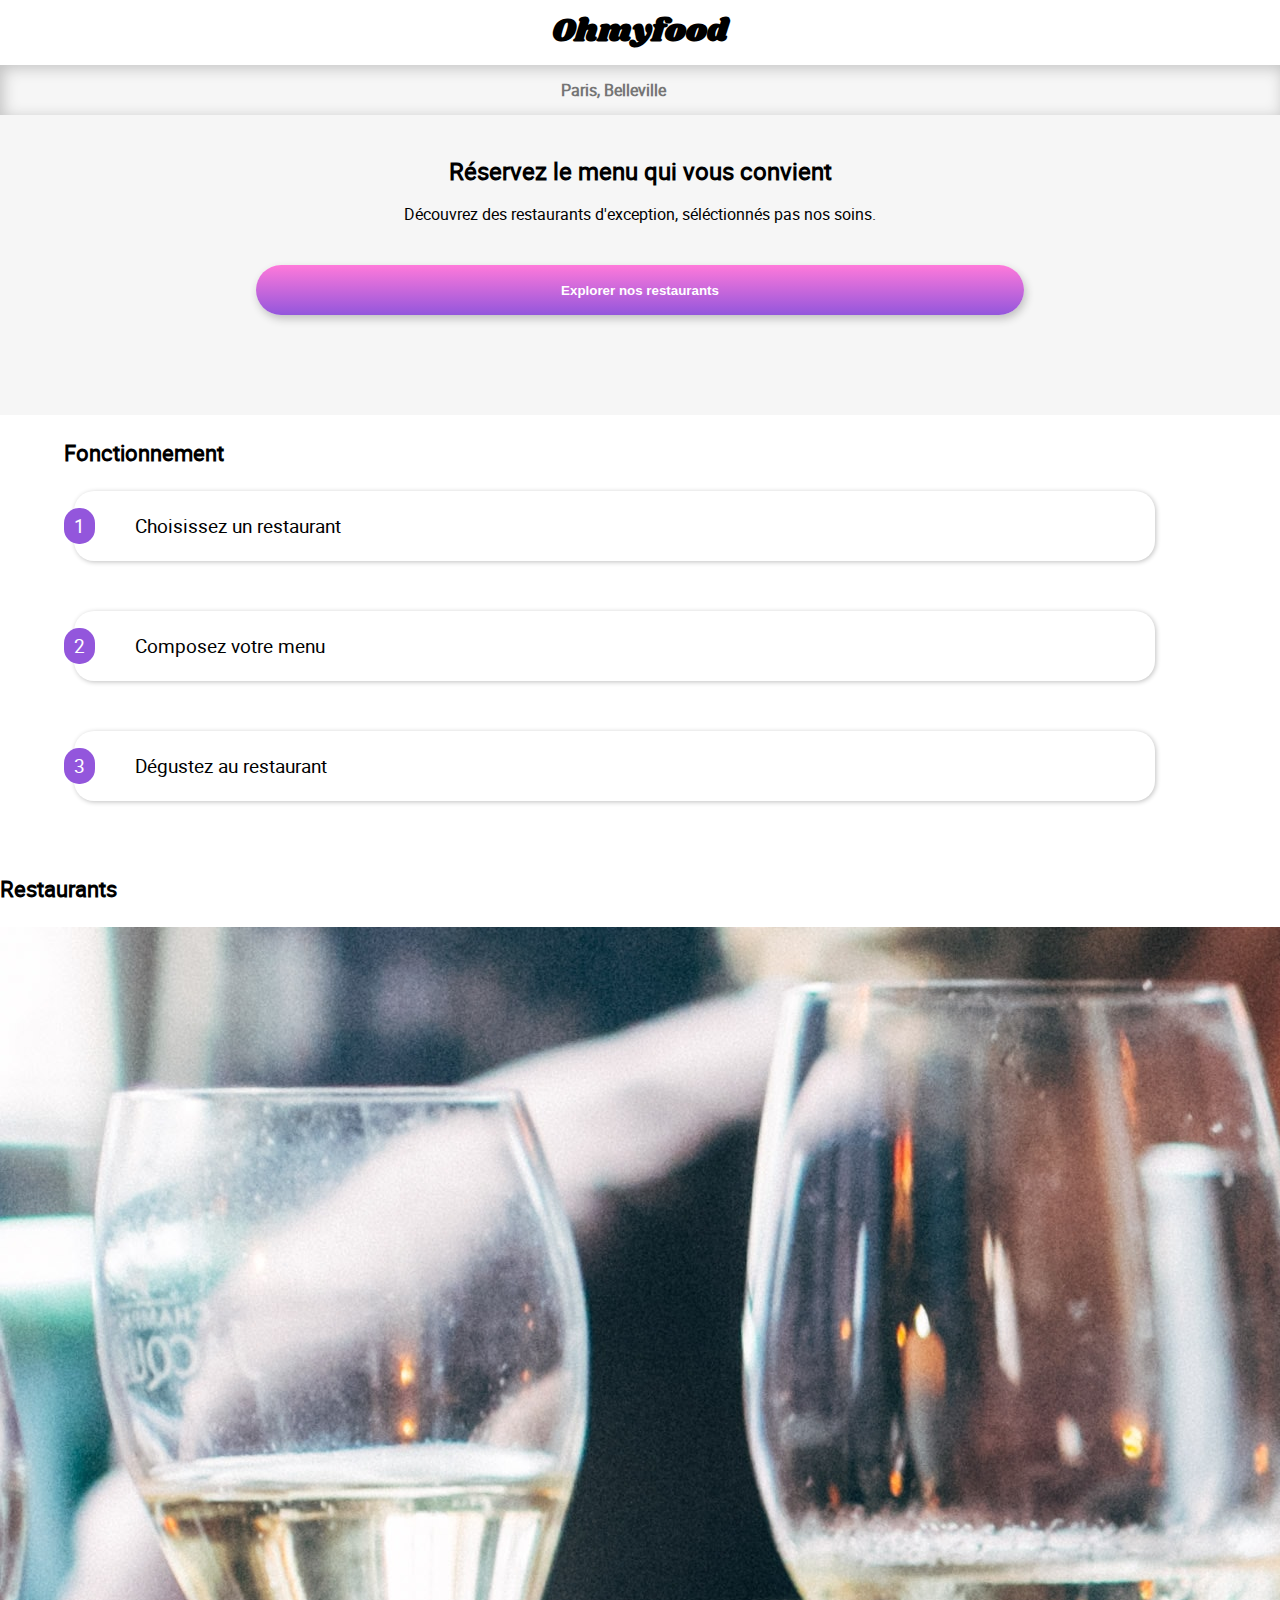
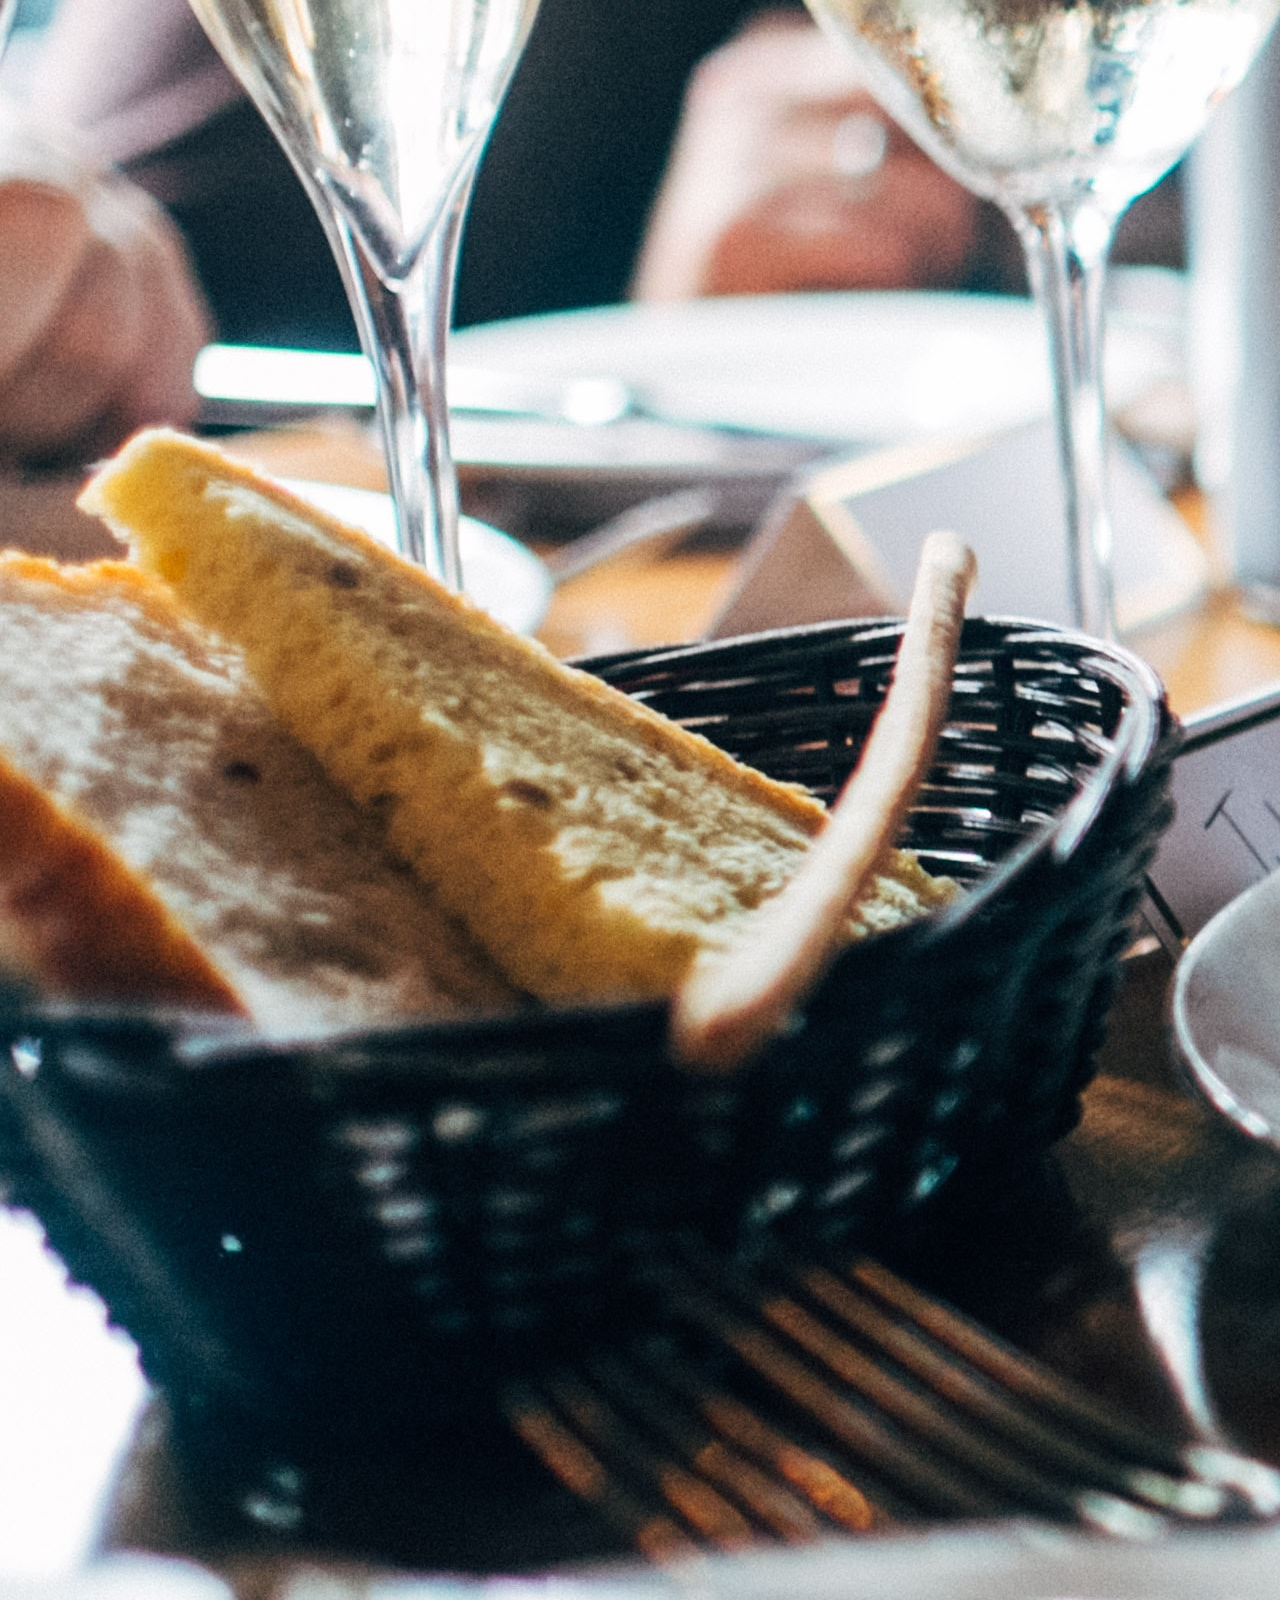
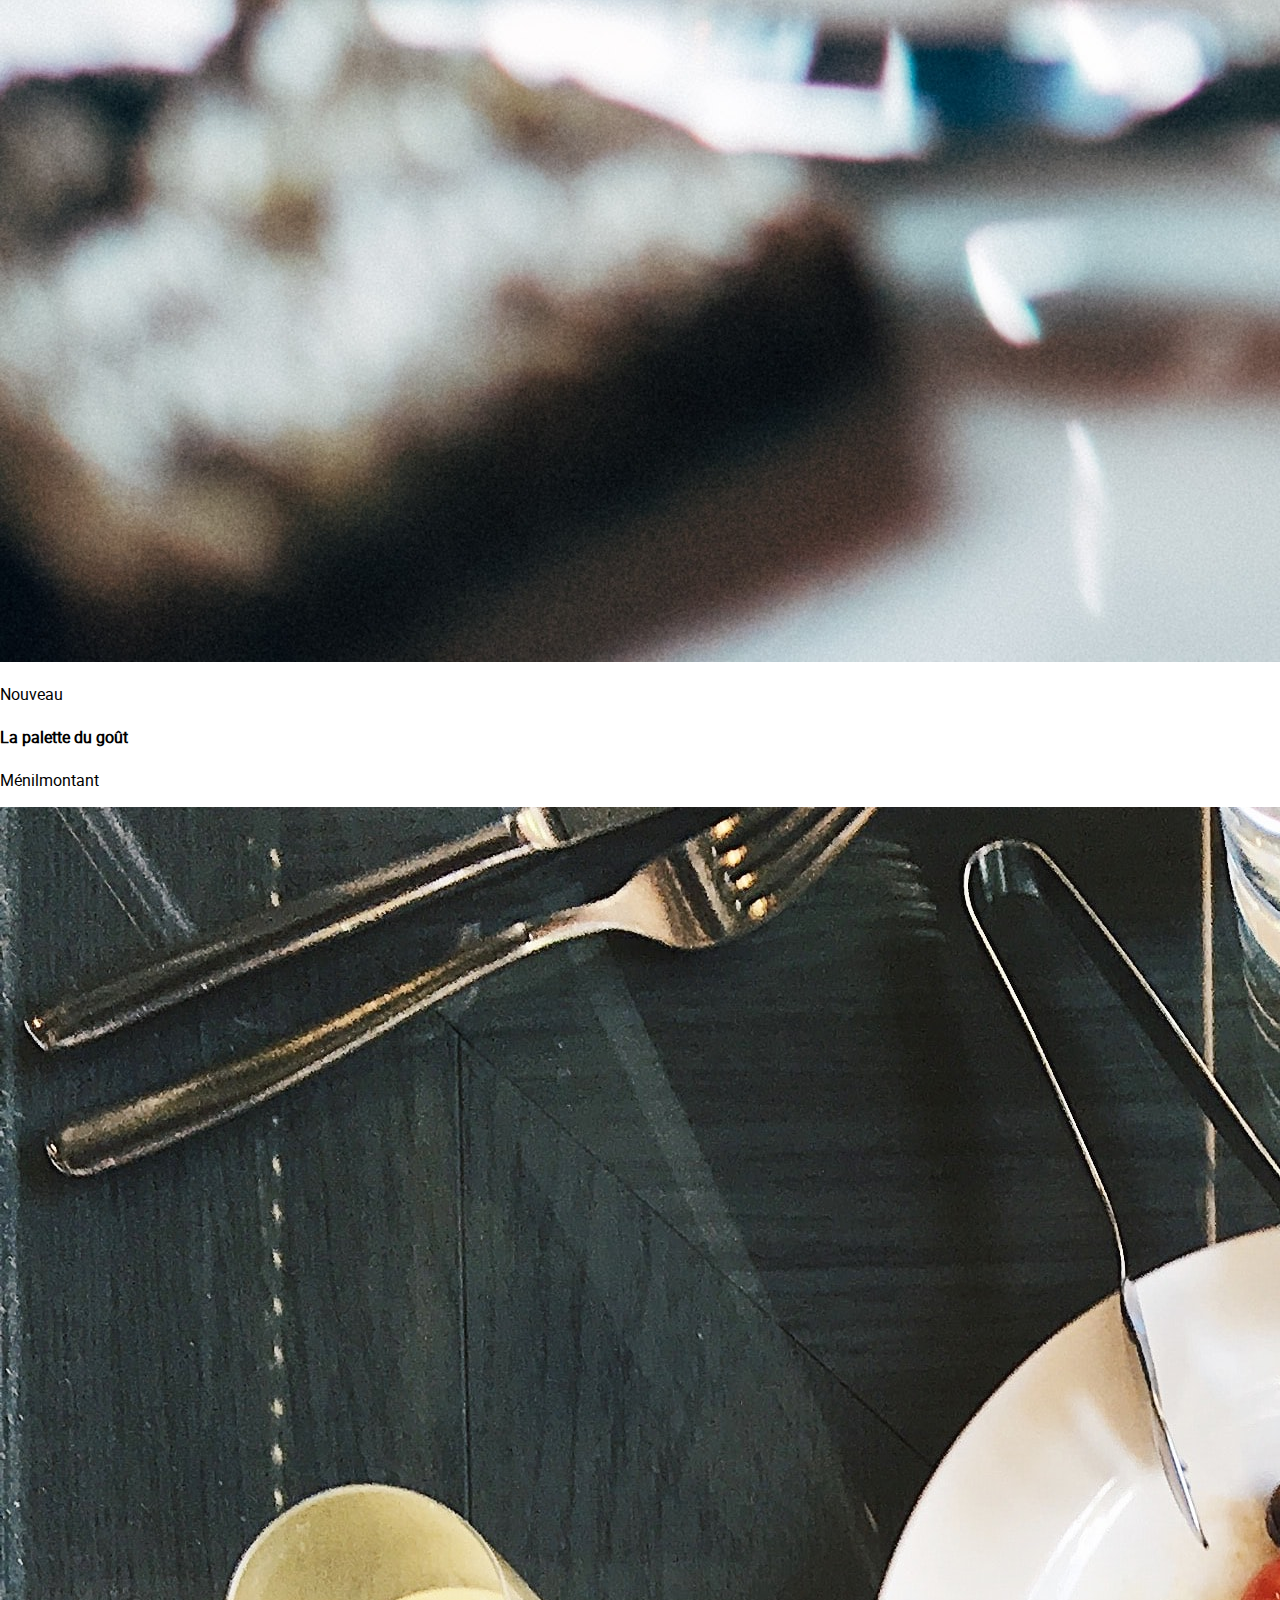
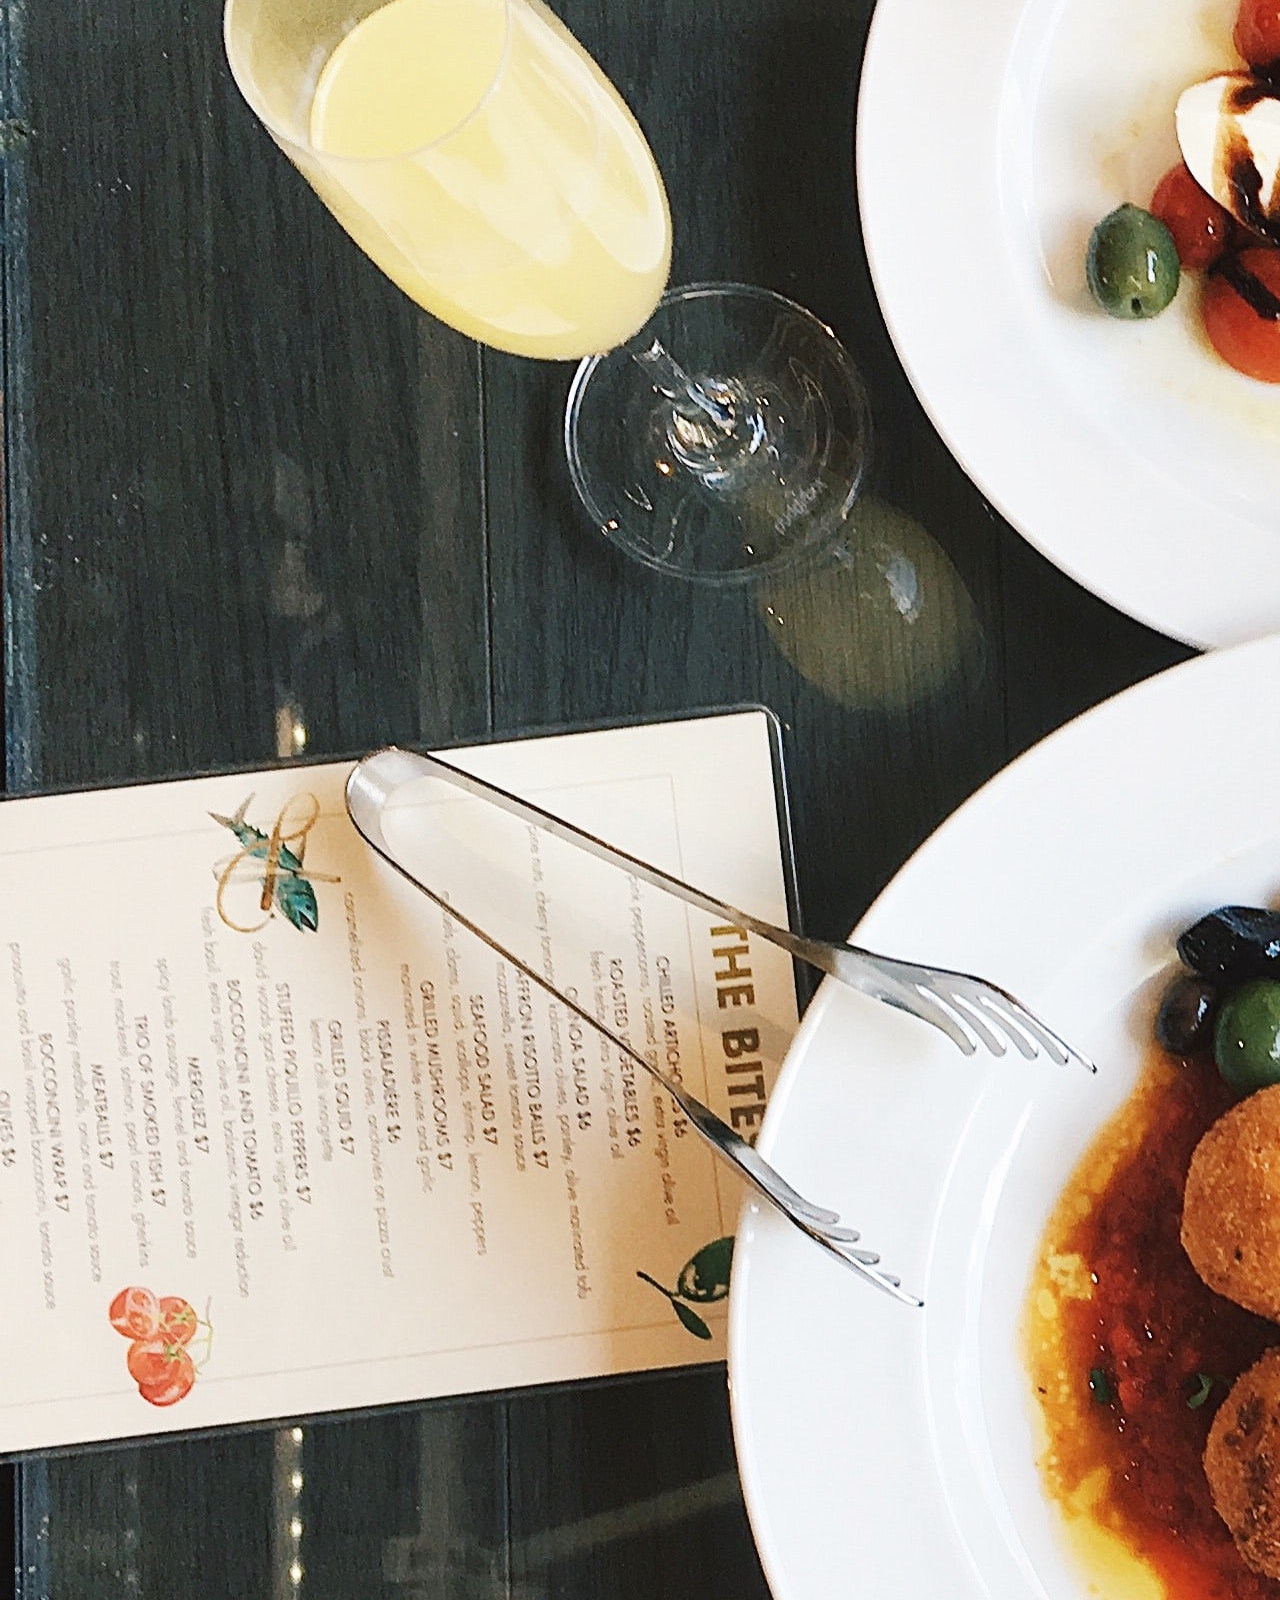
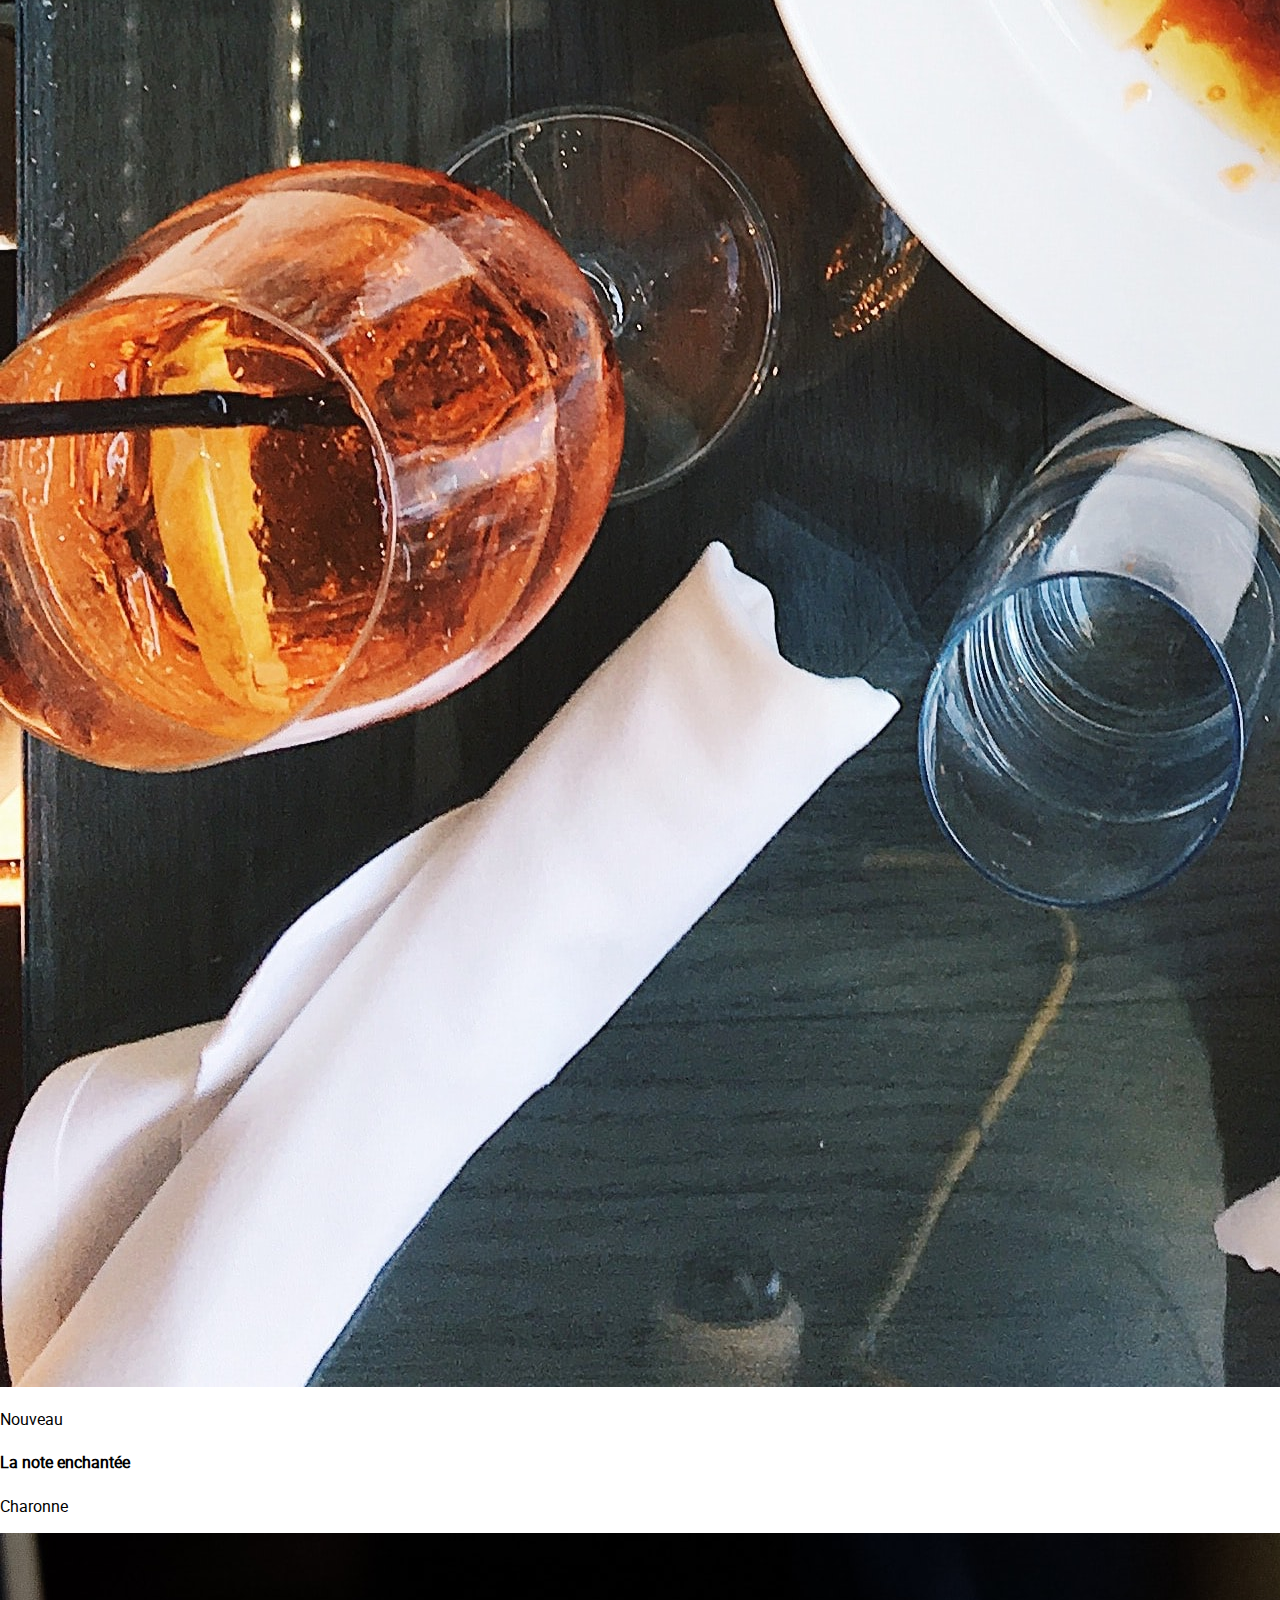
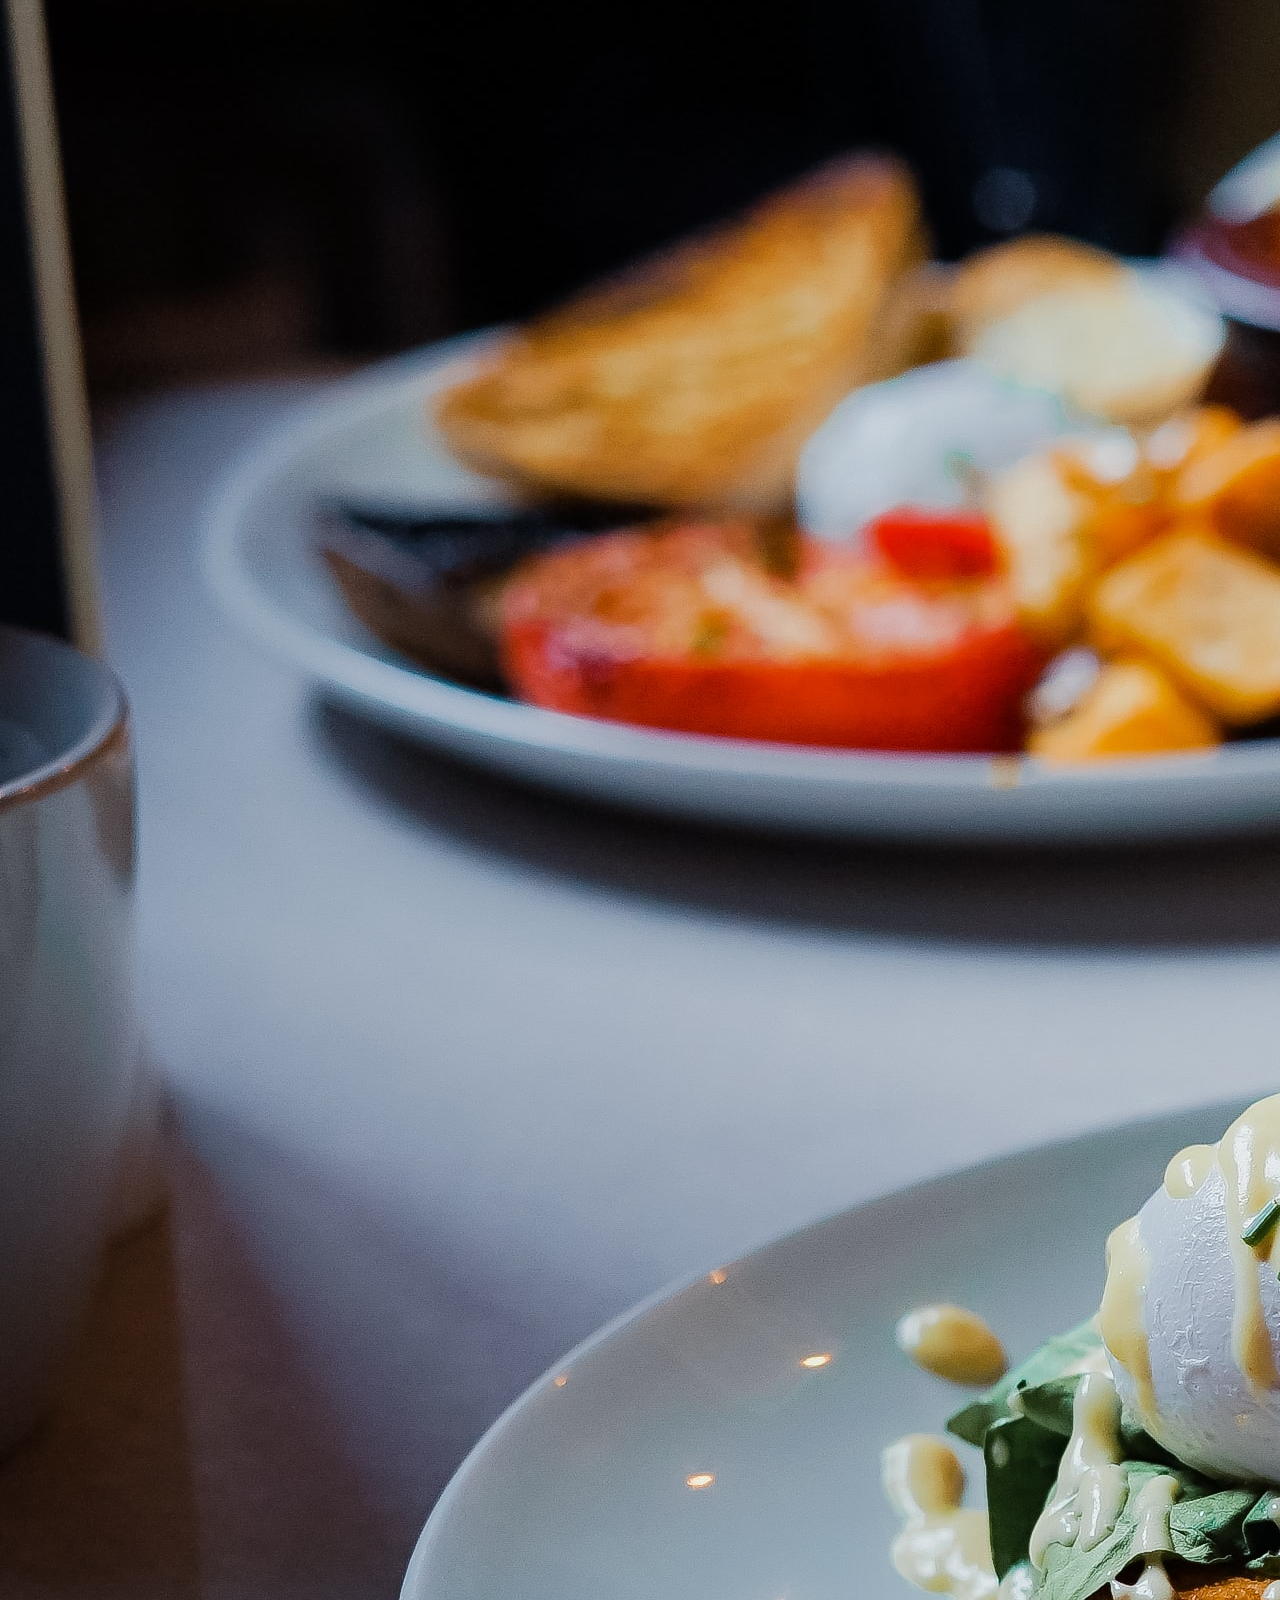
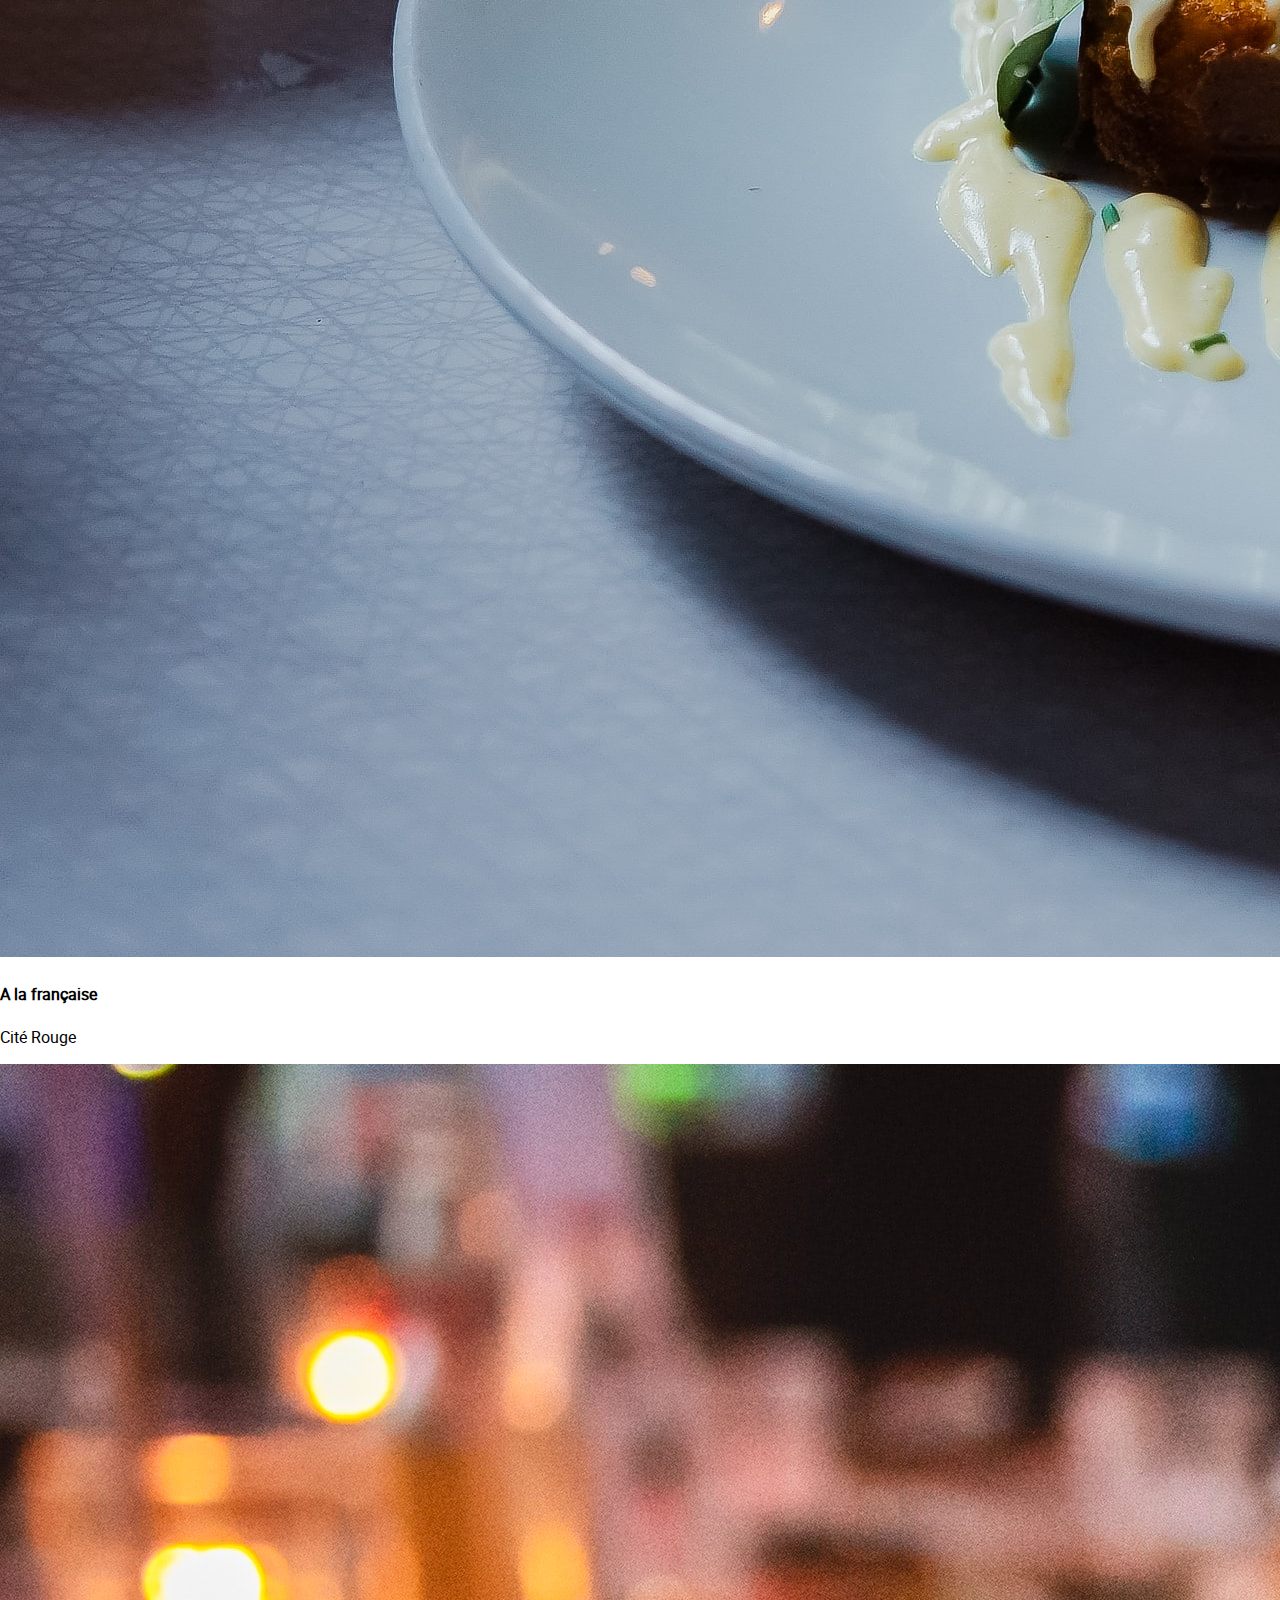
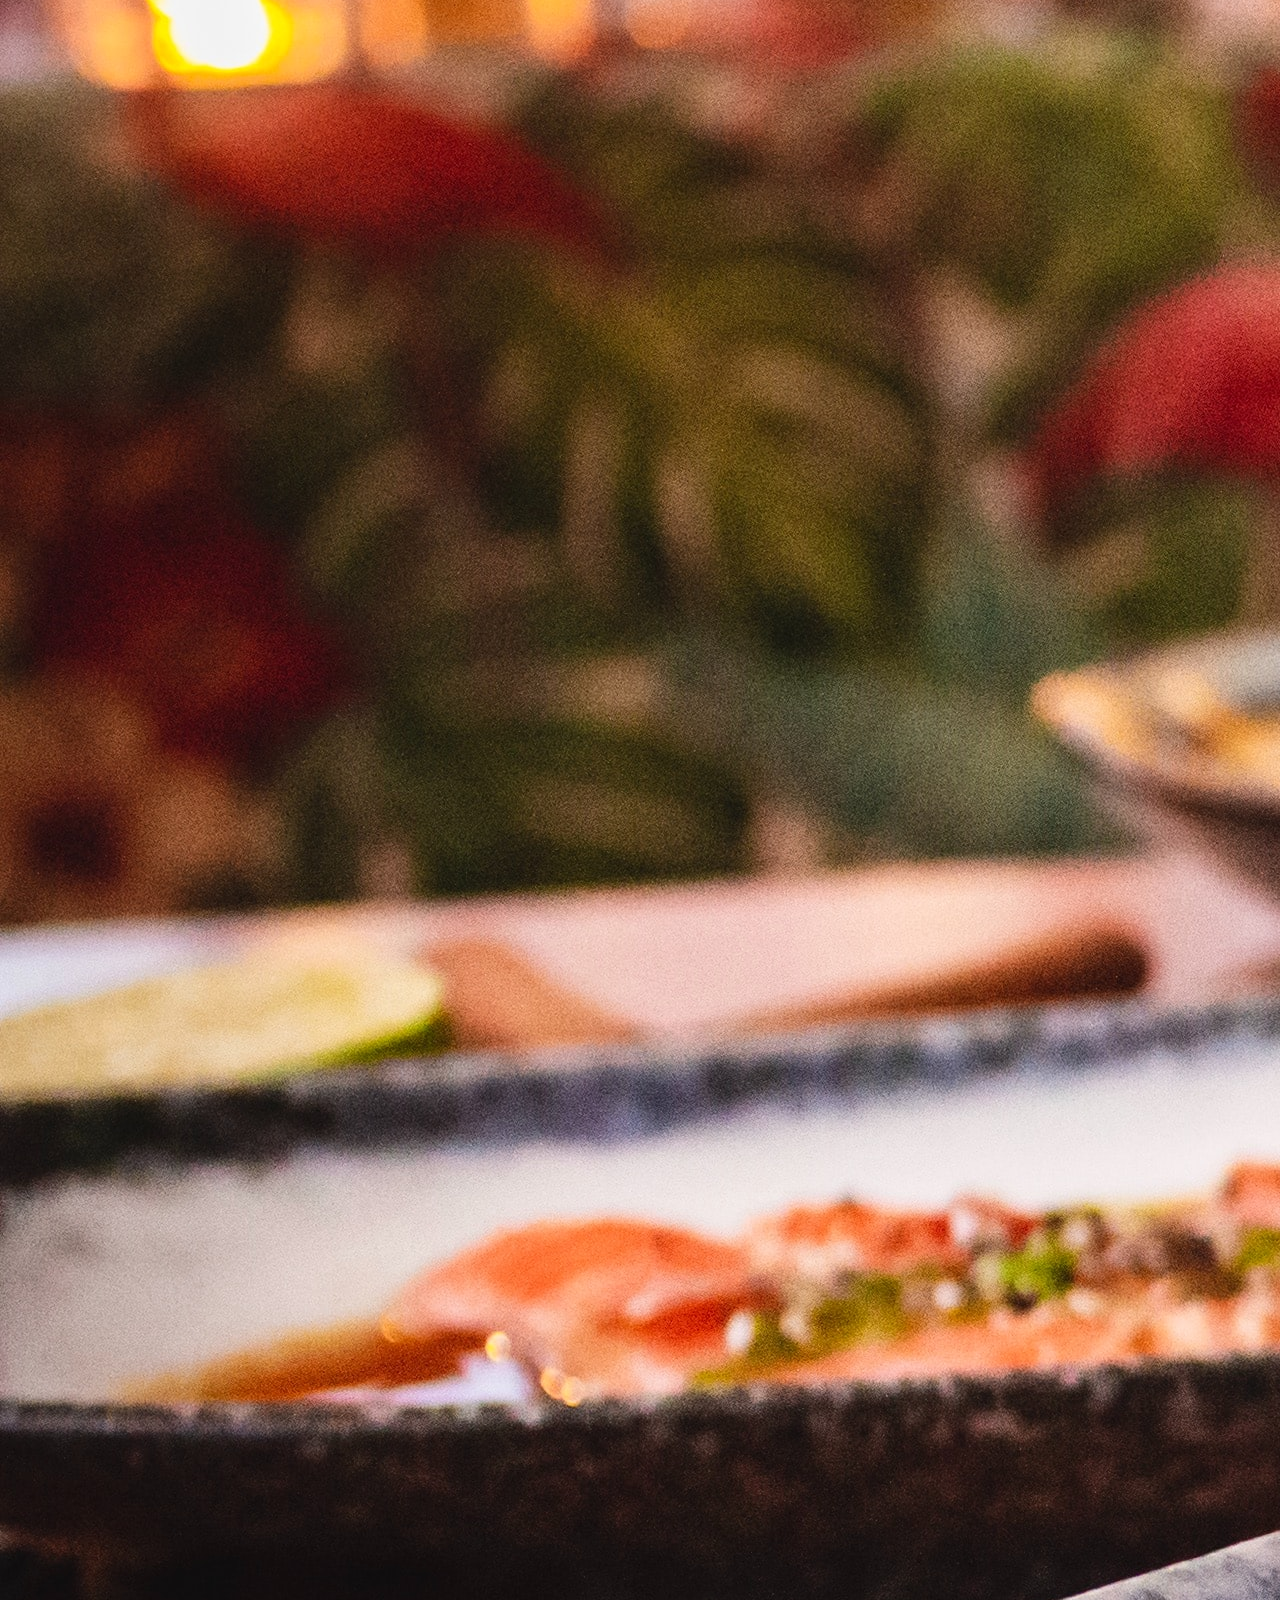
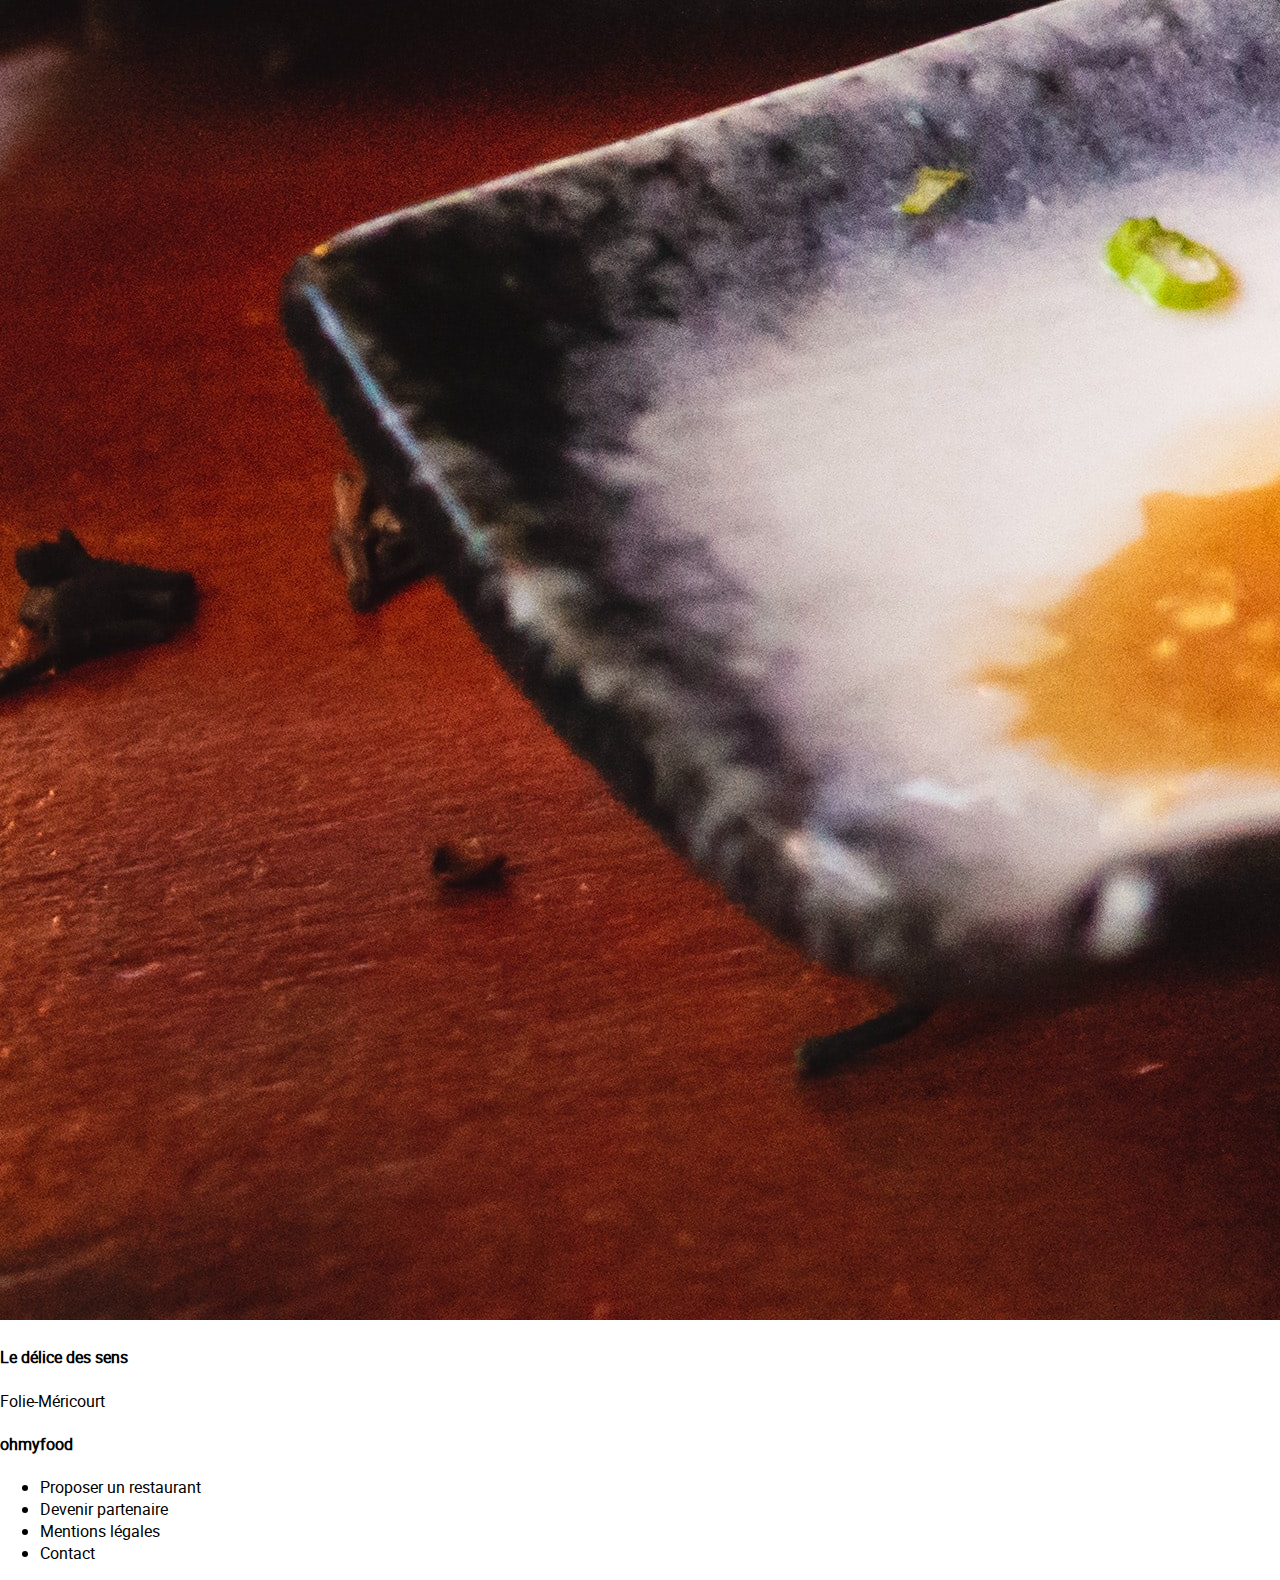
==== index.html @ 0b619fd5 "oh my food" ====
<!DOCTYPE html>
<html lang="fr">

<head>
    <meta charset="UTF-8">
    <meta http-equiv="X-UA-Compatible" content="IE=edge">
    <meta name="viewport" content="width=device-width, initial-scale=1.0">
    <link rel="stylesheet" href="css/style.css">
    <link rel="stylesheet" href="https://use.fontawesome.com/releases/v5.15.2/css/all.css"
        integrity="sha384-vSIIfh2YWi9wW0r9iZe7RJPrKwp6bG+s9QZMoITbCckVJqGCCRhc+ccxNcdpHuYu" crossorigin="anonymous">
    <title>Ohmyfood</title>
</head>

<body>
    <header>
        <h1>Ohmyfood</h1>
    </header>
    <section class="accueil">
        <form class="localisation">
            <button type="submit"><i class="fas fa-map-marker-alt"></i> </button>
            <input type="text" placeholder="Paris, Belleville" />
        </form>
        <h2>Réservez le menu qui vous convient</h2>
        <p>Découvrez des restaurants d'exception, séléctionnés pas nos soins.</p>
        <button class="explore" type="button"> Explorer nos restaurants </button>
    </section>
    <section class="fonctionnement">
        <h3>Fonctionnement</h3>
        <ol>
            <li><i class="fas fa-mobile-alt"></i>Choisissez un restaurant</li>
            <li><i class="fas fa-list-ul"></i>Composez votre menu</li>
            <li><i class="fas fa-store"></i>Dégustez au restaurant</li>
        </ol>
    </section>
    <section>
        <h3>Restaurants</h3>
        <article>
            <img src="images/la_palette_du_gout.jpg" alt="La palette du goût">
            <p>Nouveau</p>
            <h4>La palette du goût<i class="far fa-heart"></i></h4>
            <p>Ménilmontant</p>
        </article>
        <article>
            <img src="images/la_note_enchantee.jpg" alt="La note enchantée">
            <p>Nouveau</p>
            <h4>La note enchantée<i class="far fa-heart"></i></h4>
            <p>Charonne</p>
        </article>
        <article>
            <img src="images/a_la_francaise.jpg" alt="A la française">
            <h4>A la française<i class="far fa-heart"></i></h4>
            <p>Cité Rouge</p>
        </article>
        <article>
            <img src="images/le_delice_des_sens.jpg" alt="Le délice des sens">
            <h4>Le délice des sens<i class="far fa-heart"></i></h4>
            <p>Folie-Méricourt</p>
        </article>
    </section>
    <footer>
        <h4>ohmyfood</h4>
        <ul>
            <li><i class="fas fa-utensils"></i>Proposer un restaurant</li>
            <li><i class="fas fa-hands-helping"></i>Devenir partenaire</li>
            <li>Mentions légales</li>
            <li>Contact</li>
        </ul>
    </footer>

</body>

</html>
---- css/style.css ----
@font-face {
  font-family: "shrikhandregular";
  src: url("../fonts/shrikhand/shrikhand-regular-webfont.eot");
  src: url("../fonts/shrikhand/shrikhand-regular-webfont.eot") format("embedded-opentype"), url("../fonts/shrikhand/shrikhand-regular-webfont.woff2") format("woff2"), url("../fonts/shrikhand/shrikhand-regular-webfont.woff") format("woff"), url("../fonts/shrikhand/shrikhand-regular-webfont.ttf") format("truetype"), url("../fonts/shrikhand/shrikhand-regular-webfont.svg") format("svg");
  font-weight: normal;
  font-style: normal;
}

@font-face {
  font-family: "robotoregular";
  src: url("../fonts/roboto/roboto-regular-webfont.eot");
  src: url("../fonts/roboto/roboto-regular-webfont.eot?#iefix") format("embedded-opentype"), url("../fonts/roboto/roboto-regular-webfont.woff2") format("woff2"), url("../fonts/roboto/roboto-regular-webfont.woff") format("woff"), url("../fonts/roboto/roboto-regular-webfont.ttf") format("truetype"), url("../fonts/roboto/roboto-regular-webfont.svg#robotoregular") format("svg");
  font-weight: normal;
  font-style: normal;
}

/*variables*/
/*mixins*/
body {
  font-family: robotoregular, "Courier New", Courier, monospace;
  margin: 0;
}

h1 {
  font-family: shrikhandregular, "Courier New", Courier, monospace;
  height: 65px;
  display: -webkit-box;
  display: -ms-flexbox;
  display: flex;
  -webkit-box-pack: center;
      -ms-flex-pack: center;
          justify-content: center;
  -webkit-box-align: center;
      -ms-flex-align: center;
          align-items: center;
  margin: 0px;
}

.accueil {
  display: -webkit-box;
  display: -ms-flexbox;
  display: flex;
  -webkit-box-orient: vertical;
  -webkit-box-direction: normal;
      -ms-flex-direction: column;
          flex-direction: column;
  -webkit-box-align: center;
      -ms-flex-align: center;
          align-items: center;
  background-color: #f6f6f6;
  height: 350px;
}

.localisation {
  width: 100%;
  height: 50px;
  display: -webkit-box;
  display: -ms-flexbox;
  display: flex;
  -webkit-box-pack: center;
      -ms-flex-pack: center;
          justify-content: center;
  -webkit-box-align: center;
      -ms-flex-align: center;
          align-items: center;
  background-color: #f6f6f6;
  -webkit-box-shadow: 3px 3px 15px silver inset;
          box-shadow: 3px 3px 15px silver inset;
  margin-top: 0px;
}

.localisation button,
.localisation input {
  border: none;
  background-color: transparent;
  font-size: 1em;
  font-weight: bold;
  font-family: robotoregular, "Courier New", Courier, monospace;
}

h2 {
  width: 70%;
  font-size: 1.5em;
  font-weight: bold;
  text-align: center;
  margin: 40px 0px 0px 0px;
  padding: 0px;
}

.accueil p {
  width: 90%;
  display: -webkit-box;
  display: -ms-flexbox;
  display: flex;
  -webkit-box-pack: center;
      -ms-flex-pack: center;
          justify-content: center;
  -webkit-box-align: center;
      -ms-flex-align: center;
          align-items: center;
  text-align: center;
  font-size: 1em;
  margin-bottom: 40px;
}

.explore {
  width: 60%;
  height: 50px;
  border-radius: 25px;
  border: none;
  color: white;
  font-weight: bold;
  background: -webkit-gradient(linear, left top, left bottom, from(#ff79da), to(#9356dc));
  background: linear-gradient(#ff79da, #9356dc);
  -webkit-box-shadow: 2px 4px 8px silver;
          box-shadow: 2px 4px 8px silver;
}

.fonctionnement {
  display: -webkit-box;
  display: -ms-flexbox;
  display: flex;
  -webkit-box-orient: vertical;
  -webkit-box-direction: normal;
      -ms-flex-direction: column;
          flex-direction: column;
  -webkit-box-pack: start;
      -ms-flex-pack: start;
          justify-content: flex-start;
  margin: auto;
  width: 90%;
}

h3 {
  width: 90%;
  font-size: 1.4em;
}

.fonctionnement ol {
  counter-reset: etape;
  margin: 0px;
  padding: 0px;
}

.fonctionnement li {
  list-style-type: none;
  counter-increment: etape;
  margin: 0px 10px 50px 10px;
  padding-right: 10px;
  width: 93%;
  height: 70px;
  -webkit-box-shadow: 1px 1px 5px silver;
          box-shadow: 1px 1px 5px silver;
  border-radius: 20px;
  display: -webkit-box;
  display: -ms-flexbox;
  display: flex;
  -webkit-box-align: center;
      -ms-flex-align: center;
          align-items: center;
  -webkit-box-pack: start;
      -ms-flex-pack: start;
          justify-content: flex-start;
  font-size: 1.2em;
}

.fonctionnement li:before {
  content: counter(etape);
  background: #9356dc;
  padding: 5px 10px 5px 10px;
  margin-left: -10px;
  border-radius: 15px;
  margin-right: 0px;
  color: white;
}

.fonctionnement i {
  margin: 0px 20px 0px 20px;
  font-size: 1.2em;
  color: silver;
}

.fonctionnement i:hover {
  color: #9356dc;
}

.fonctionnement li:hover {
  background-color: #9356dc;
}
/*# sourceMappingURL=style.css.map */
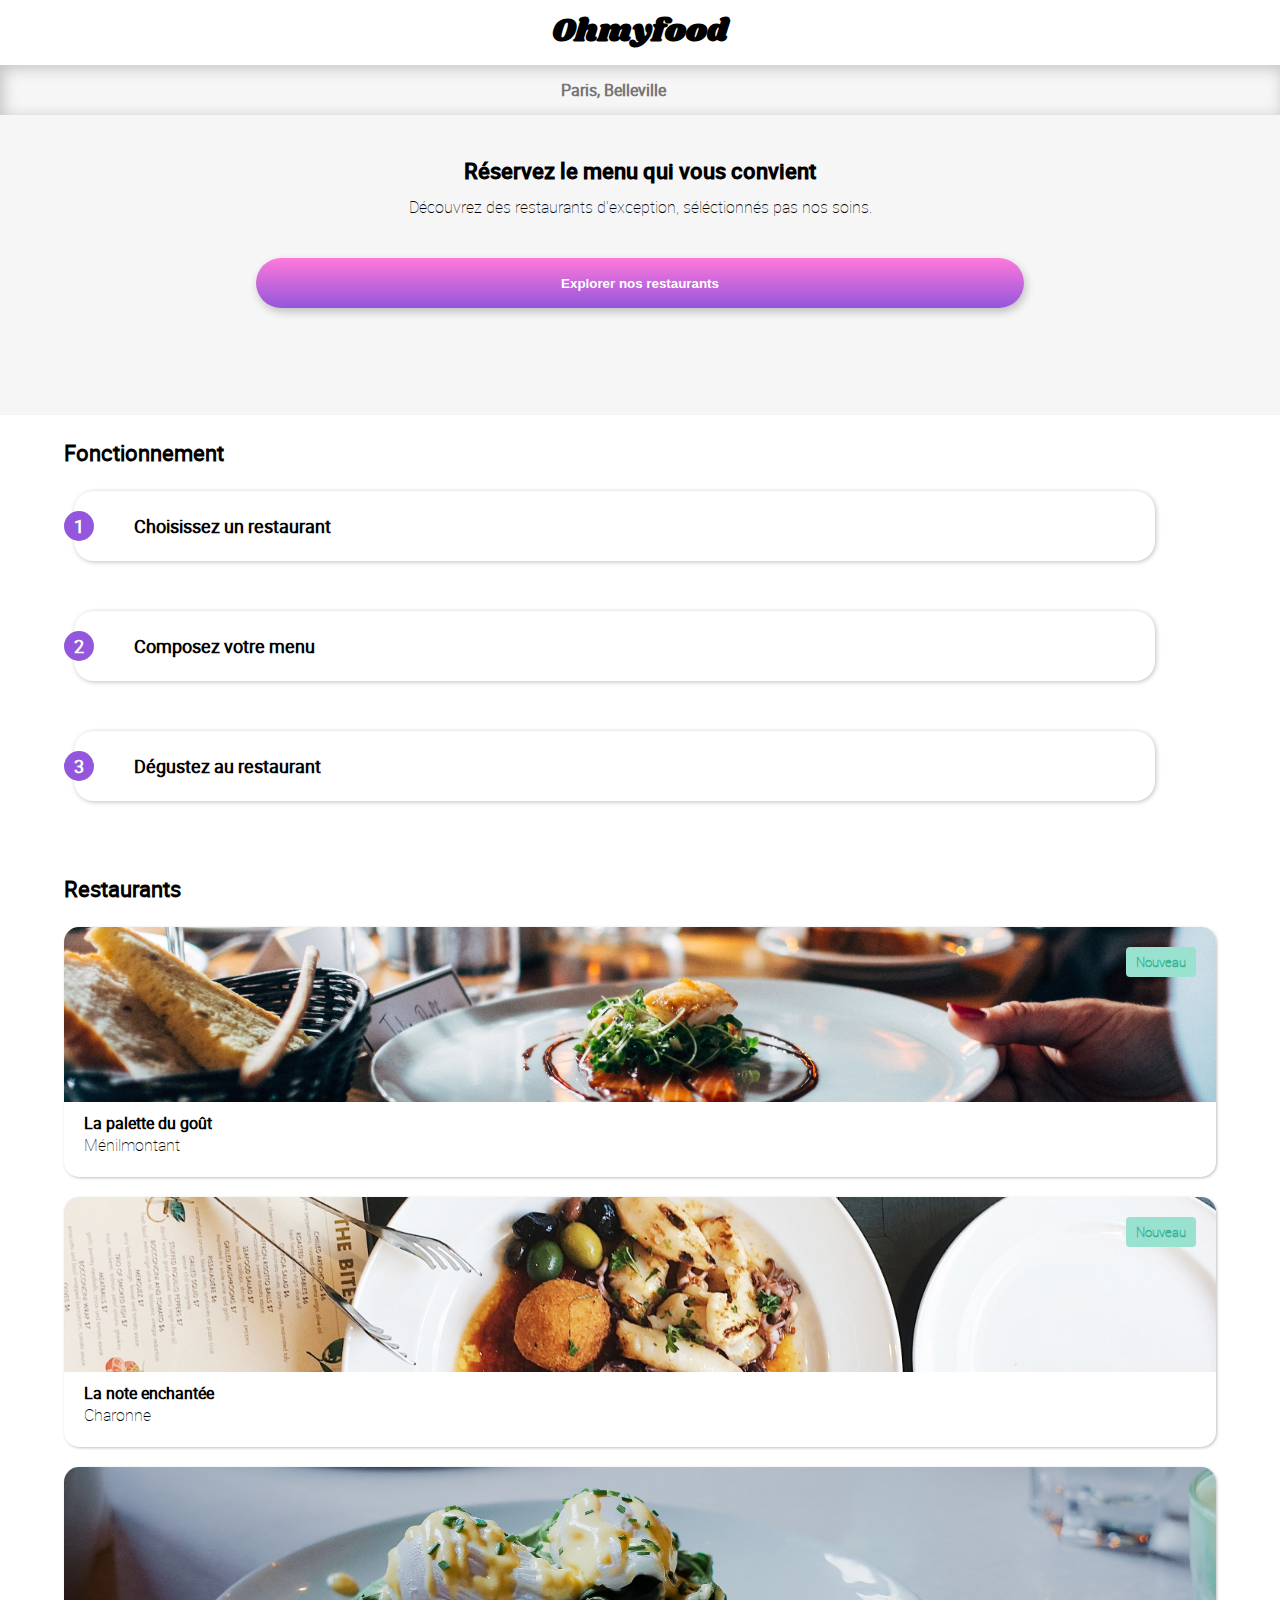
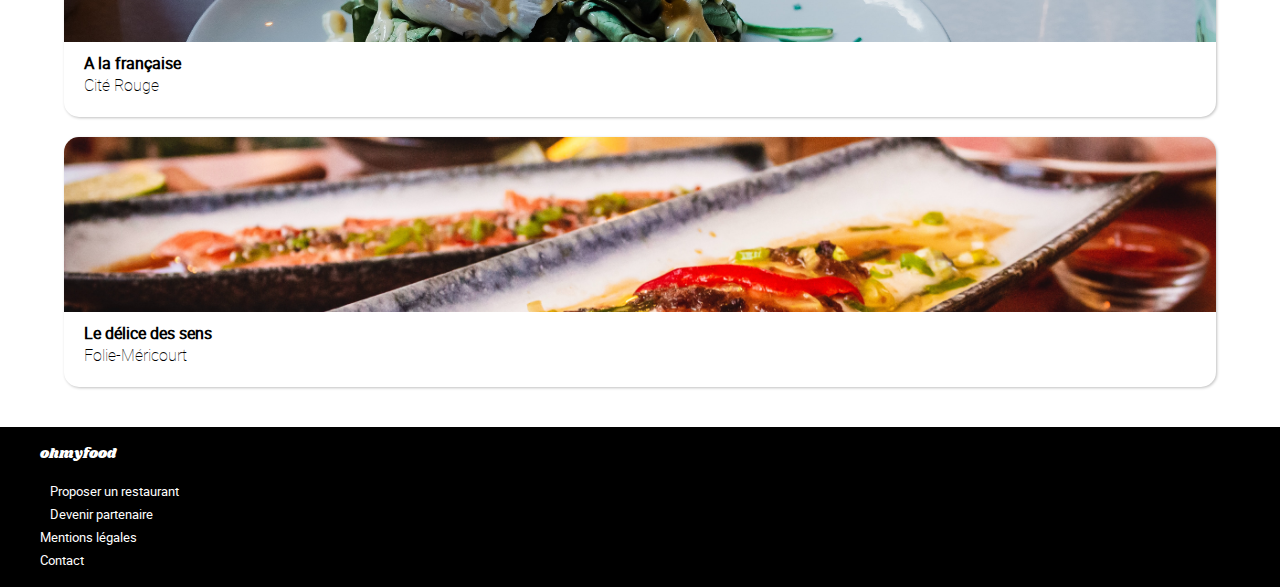
==== commit 55400c47: "accueil et menu" ====
--- a/index.html
+++ b/index.html
@@ -32,38 +32,66 @@
             <li><i class="fas fa-store"></i>Dégustez au restaurant</li>
         </ol>
     </section>
-    <section>
+    <section class="restaurants">
         <h3>Restaurants</h3>
-        <article>
-            <img src="images/la_palette_du_gout.jpg" alt="La palette du goût">
-            <p>Nouveau</p>
-            <h4>La palette du goût<i class="far fa-heart"></i></h4>
-            <p>Ménilmontant</p>
+        <article class="conteneur">
+            <div class="conteneur__img">
+                <img src="images/la_palette_du_gout.jpg" alt="La palette du goût">
+                <p class="conteneur__img--new">Nouveau</p>
+            </div>
+            <div class="conteneur__text">
+                <div class="conteneur__text--titre">
+                    <h4>La palette du goût</h4>
+                    <p>Ménilmontant</p>
+                </div>
+                <i class="fas fa-heart"></i>
+            </div>
         </article>
-        <article>
-            <img src="images/la_note_enchantee.jpg" alt="La note enchantée">
-            <p>Nouveau</p>
-            <h4>La note enchantée<i class="far fa-heart"></i></h4>
-            <p>Charonne</p>
+        <article class="conteneur">
+            <div class="conteneur__img">
+                <img src="images/la_note_enchantee.jpg" alt="La note enchantée">
+                <p class="conteneur__img--new">Nouveau</p>
+            </div>
+            <div class="conteneur__text">
+                <div class="conteneur__text--titre">
+                    <h4>La note enchantée</h4>
+                    <p>Charonne</p>
+                </div>
+                <i class="fas fa-heart"></i>
+            </div>
         </article>
-        <article>
-            <img src="images/a_la_francaise.jpg" alt="A la française">
-            <h4>A la française<i class="far fa-heart"></i></h4>
-            <p>Cité Rouge</p>
+        <article class="conteneur">
+            <div class="conteneur__img">
+                <img src="images/a_la_francaise.jpg" alt="A la française">
+            </div>
+            <div class="conteneur__text">
+                <div class="conteneur__text--titre">
+                    <h4>A la française</h4>
+                    <p>Cité Rouge</p>
+                </div>
+                <i class="fas fa-heart"></i>
+            </div>
         </article>
-        <article>
-            <img src="images/le_delice_des_sens.jpg" alt="Le délice des sens">
-            <h4>Le délice des sens<i class="far fa-heart"></i></h4>
-            <p>Folie-Méricourt</p>
+        <article class="conteneur">
+            <div class="conteneur__img">
+                <img src="images/le_delice_des_sens.jpg" alt="Le délice des sens">
+            </div>
+            <div class="conteneur__text">
+                <div class="conteneur__text--titre">
+                    <h4>Le délice des sens</h4>
+                    <p>Folie-Méricourt</p>
+                </div>
+                <i class="fas fa-heart"></i>
+            </div>
         </article>
     </section>
     <footer>
-        <h4>ohmyfood</h4>
         <ul>
-            <li><i class="fas fa-utensils"></i>Proposer un restaurant</li>
+            <li class="footer_logo">ohmyfood</li>
+            <li><i class="fas fa-utensils"></i> Proposer un restaurant</li>
             <li><i class="fas fa-hands-helping"></i>Devenir partenaire</li>
             <li>Mentions légales</li>
-            <li>Contact</li>
+            <li class="contact"><a href="mailto:"> Contact</a></li>
         </ul>
     </footer>
 
--- a/css/style.css
+++ b/css/style.css
@@ -14,8 +14,33 @@
   font-style: normal;
 }
 
+@font-face {
+  font-family: "robotobold";
+  src: url("../fonts/roboto/roboto-bold-webfont.eot");
+  src: url("../fonts/roboto/roboto-bold-webfont.eot?#iefix") format("embedded-opentype"), url("roboto-bold-webfont.woff2") format("woff2"), url("../fonts/roboto/roboto-bold-webfont.woff") format("woff"), url("../fonts/roboto/roboto-bold-webfont.ttf") format("truetype"), url("../fonts/roboto/roboto-bold-webfont.svg#robotobold") format("svg");
+  font-weight: normal;
+  font-style: normal;
+}
+
+@font-face {
+  font-family: "robotothin";
+  src: url("../fonts/roboto/roboto-thin-webfont.eot");
+  src: url("../fonts/roboto/roboto-thin-webfont.eot?#iefix") format("embedded-opentype"), url("../fonts/roboto/roboto-thin-webfont.woff2") format("woff2"), url("roboto-thin-webfont.woff") format("woff"), url("../fonts/roboto/roboto-thin-webfont.ttf") format("truetype"), url("../fonts/roboto/roboto-thin-webfont.svg#robotothin") format("svg");
+  font-weight: normal;
+  font-style: normal;
+}
+
+@font-face {
+  font-family: "robotomedium";
+  src: url("../fonts/roboto/roboto-medium-webfont.eot");
+  src: url("../fonts/roboto/roboto-medium-webfont.eot?#iefix") format("embedded-opentype"), url("../fonts/roboto/roboto-medium-webfont.woff2") format("woff2"), url("../fonts/roboto/roboto-medium-webfont.woff") format("woff"), url("../fonts/roboto/roboto-medium-webfont.ttf") format("truetype"), url("../fonts/roboto/roboto-medium-webfont.svg#robotomedium") format("svg");
+  font-weight: normal;
+  font-style: normal;
+}
+
 /*variables*/
 /*mixins*/
+/*menu*/
 body {
   font-family: robotoregular, "Courier New", Courier, monospace;
   margin: 0;
@@ -80,8 +105,8 @@
 
 h2 {
   width: 70%;
-  font-size: 1.5em;
-  font-weight: bold;
+  font-family: robotomedium, "Courier New", Courier, monospace;
+  font-size: 1.4em;
   text-align: center;
   margin: 40px 0px 0px 0px;
   padding: 0px;
@@ -89,6 +114,7 @@
 
 .accueil p {
   width: 90%;
+  font-family: robotothin, "Courier New", Courier, monospace;
   display: -webkit-box;
   display: -ms-flexbox;
   display: flex;
@@ -100,6 +126,7 @@
           align-items: center;
   text-align: center;
   font-size: 1em;
+  margin-top: 10px;
   margin-bottom: 40px;
 }
 
@@ -161,15 +188,26 @@
   -webkit-box-pack: start;
       -ms-flex-pack: start;
           justify-content: flex-start;
-  font-size: 1.2em;
+  font-size: 1.1em;
+  font-weight: bold;
 }
 
 .fonctionnement li:before {
   content: counter(etape);
+  display: -webkit-box;
+  display: -ms-flexbox;
+  display: flex;
+  -webkit-box-pack: center;
+      -ms-flex-pack: center;
+          justify-content: center;
+  -webkit-box-align: center;
+      -ms-flex-align: center;
+          align-items: center;
+  width: 30px;
+  height: 30px;
+  border-radius: 15px;
   background: #9356dc;
-  padding: 5px 10px 5px 10px;
   margin-left: -10px;
-  border-radius: 15px;
   margin-right: 0px;
   color: white;
 }
@@ -185,6 +223,333 @@
 }
 
 .fonctionnement li:hover {
-  background-color: #9356dc;
+  background-color: #e4d5f6;
+}
+
+h4 {
+  margin: 0px;
+}
+
+.restaurants {
+  width: 90%;
+  margin-right: auto;
+  margin-left: auto;
+}
+
+.restaurants p {
+  font-family: robotothin, "Courier New", Courier, monospace;
+  margin: 0px;
+}
+
+.conteneur {
+  width: 100%;
+  height: 250px;
+  border-radius: 15px;
+  -webkit-box-shadow: 1px 1px 3px silver;
+          box-shadow: 1px 1px 3px silver;
+  contain: content;
+  display: -webkit-box;
+  display: -ms-flexbox;
+  display: flex;
+  -webkit-box-orient: vertical;
+  -webkit-box-direction: normal;
+      -ms-flex-direction: column;
+          flex-direction: column;
+  margin-bottom: 20px;
+  position: relative;
+}
+
+.conteneur__text {
+  display: -webkit-box;
+  display: -ms-flexbox;
+  display: flex;
+  -webkit-box-pack: justify;
+      -ms-flex-pack: justify;
+          justify-content: space-between;
+  margin: 10px 0px 0px 20px;
+}
+
+.conteneur__text--titre {
+  width: 60%;
+  display: -webkit-box;
+  display: -ms-flexbox;
+  display: flex;
+  -webkit-box-orient: vertical;
+  -webkit-box-direction: normal;
+      -ms-flex-flow: column;
+          flex-flow: column;
+  -ms-flex-line-pack: center;
+      align-content: center;
+}
+
+.conteneur i {
+  margin-right: 20px;
+  font-size: 2em;
+  color: #9356dc;
+}
+
+.conteneur__img {
+  width: 100%;
+  height: 175px;
+}
+
+.conteneur__img--new {
+  width: 70px;
+  height: 30px;
+  background-color: #99e2d0;
+  font-size: 0.8em;
+  display: -webkit-box;
+  display: -ms-flexbox;
+  display: flex;
+  -webkit-box-pack: center;
+      -ms-flex-pack: center;
+          justify-content: center;
+  -webkit-box-align: center;
+      -ms-flex-align: center;
+          align-items: center;
+  border-radius: 4px;
+  color: #32b091;
+  font-weight: bold;
+  position: absolute;
+  top: 20px;
+  right: 20px;
+}
+
+.conteneur__img img {
+  width: 100%;
+  height: 175px;
+  -o-object-fit: cover;
+     object-fit: cover;
+  -o-object-position: center;
+     object-position: center;
+  margin: 0px;
+  position: absolute;
+}
+
+footer {
+  height: 160px;
+  background-color: black;
+  margin-left: auto;
+  margin-right: auto;
+  margin-top: 0px;
+}
+
+footer ul {
+  list-style-type: none;
+  font-size: 0.8em;
+  margin-top: 40px;
+  padding-top: 20px;
+  margin-left: 0px;
+  color: white;
+}
+
+footer ul li {
+  margin-bottom: 5px;
+}
+
+footer ul li i {
+  padding-right: 10px;
+}
+
+.footer_logo {
+  font-family: shrikhandregular, "Courier New", Courier, monospace;
+  font-size: 1.1em;
+  color: white;
+  margin-bottom: 20px;
+}
+
+.contact a {
+  text-decoration: none;
+  color: white;
+}
+
+.contact a:hover {
+  text-decoration: none;
+  color: #9356dc;
+}
+
+.menu_header {
+  display: -webkit-box;
+  display: -ms-flexbox;
+  display: flex;
+  width: 90%;
+  -webkit-box-pack: start;
+      -ms-flex-pack: start;
+          justify-content: flex-start;
+  -webkit-box-align: center;
+      -ms-flex-align: center;
+          align-items: center;
+  margin-left: auto;
+  margin-right: auto;
+}
+
+.menu_header i {
+  font-size: 1.8em;
+  margin-right: 50px;
+}
+
+.img-menu1 {
+  width: 100%;
+  height: 270px;
+  background-position: center;
+  background-repeat: no-repeat;
+  background-size: cover;
+  background-image: url(../images/la_palette_du_gout.jpg);
+  margin-bottom: 0px;
+}
+
+.menu {
+  background-color: #e0e3e3;
+  margin-top: -50px;
+  margin-bottom: -50px;
+  border-top-left-radius: 40px;
+  border-top-right-radius: 40px;
+  display: -webkit-box;
+  display: -ms-flexbox;
+  display: flex;
+  -webkit-box-orient: vertical;
+  -webkit-box-direction: normal;
+      -ms-flex-direction: column;
+          flex-direction: column;
+  -webkit-box-align: center;
+      -ms-flex-align: center;
+          align-items: center;
+}
+
+.menu__conteneur {
+  width: 90%;
+  padding: 0px;
+  margin: 0px auto 0px auto;
+}
+
+.menu-titre {
+  display: -webkit-box;
+  display: -ms-flexbox;
+  display: flex;
+  -webkit-box-orient: horizontal;
+  -webkit-box-direction: normal;
+      -ms-flex-direction: row;
+          flex-direction: row;
+  -webkit-box-pack: justify;
+      -ms-flex-pack: justify;
+          justify-content: space-between;
+  margin-top: 30px;
+}
+
+.menu-titre h2 {
+  font-family: shrikhandregular, "Courier New", Courier, monospace;
+  font-size: 1.5em;
+  margin: 0px;
+}
+
+.menu-titre i {
+  font-size: 1.6em;
+  margin-right: 10px;
+}
+
+.menu h3 {
+  font-family: robotothin, "Courier New", Courier, monospace;
+  font-size: 1.4em;
+}
+
+.cont-menu {
+  display: -webkit-box;
+  display: -ms-flexbox;
+  display: flex;
+  -webkit-box-orient: vertical;
+  -webkit-box-direction: normal;
+      -ms-flex-direction: column;
+          flex-direction: column;
+  -webkit-box-pack: center;
+      -ms-flex-pack: center;
+          justify-content: center;
+  min-width: 280px;
+  height: 70px;
+  background-color: white;
+  margin-bottom: 20px;
+  border-radius: 15px;
+  position: relative;
+}
+
+.cont-menu h4 {
+  font-family: robotoregular, "Courier New", Courier, monospace;
+  margin: 0px;
+  padding: 0px;
+  margin-left: 20px;
+}
+
+.cont-menu p {
+  font-size: 0.8em;
+  margin: 0px;
+  margin-left: 20px;
+}
+
+.cont-menu__text {
+  display: -webkit-box;
+  display: -ms-flexbox;
+  display: flex;
+  -webkit-box-orient: horizontal;
+  -webkit-box-direction: normal;
+      -ms-flex-flow: row nowrap;
+          flex-flow: row nowrap;
+  -webkit-box-pack: justify;
+      -ms-flex-pack: justify;
+          justify-content: space-between;
+  max-width: 90%;
+  height: 20px;
+}
+
+.cont-menu__text--detail {
+  overflow: hidden;
+  z-index: 1;
+}
+
+.prix {
+  font-size: 0.9em;
+  font-weight: bold;
+  margin-right: 20px;
+  z-index: 1;
+}
+
+.btn-cmd {
+  width: 50%;
+  height: 50px;
+  color: white;
+  font-size: 1.2em;
+  margin-top: 40px;
+  margin-bottom: 60px;
+  border-radius: 20px;
+  text-transform: none;
+  background: -webkit-gradient(linear, left top, left bottom, from(#9356dc), to(#ff79da));
+  background: linear-gradient(#9356dc, #ff79da);
+}
+
+.btn-check {
+  display: -webkit-box;
+  display: -ms-flexbox;
+  display: flex;
+  width: 60px;
+  height: 70px;
+  -webkit-box-pack: center;
+      -ms-flex-pack: center;
+          justify-content: center;
+  -webkit-box-align: center;
+      -ms-flex-align: center;
+          align-items: center;
+  margin-left: 20px;
+  color: white;
+  font-size: 1.2em;
+  font-weight: bold;
+  background-color: #99e2d0;
+  border-bottom-right-radius: 15px;
+  border-top-right-radius: 15px;
+  position: absolute;
+  right: 0px;
+  opacity: 0;
+}
+
+.btn-check:active {
+  opacity: 100%;
+  cursor: pointer;
 }
 /*# sourceMappingURL=style.css.map */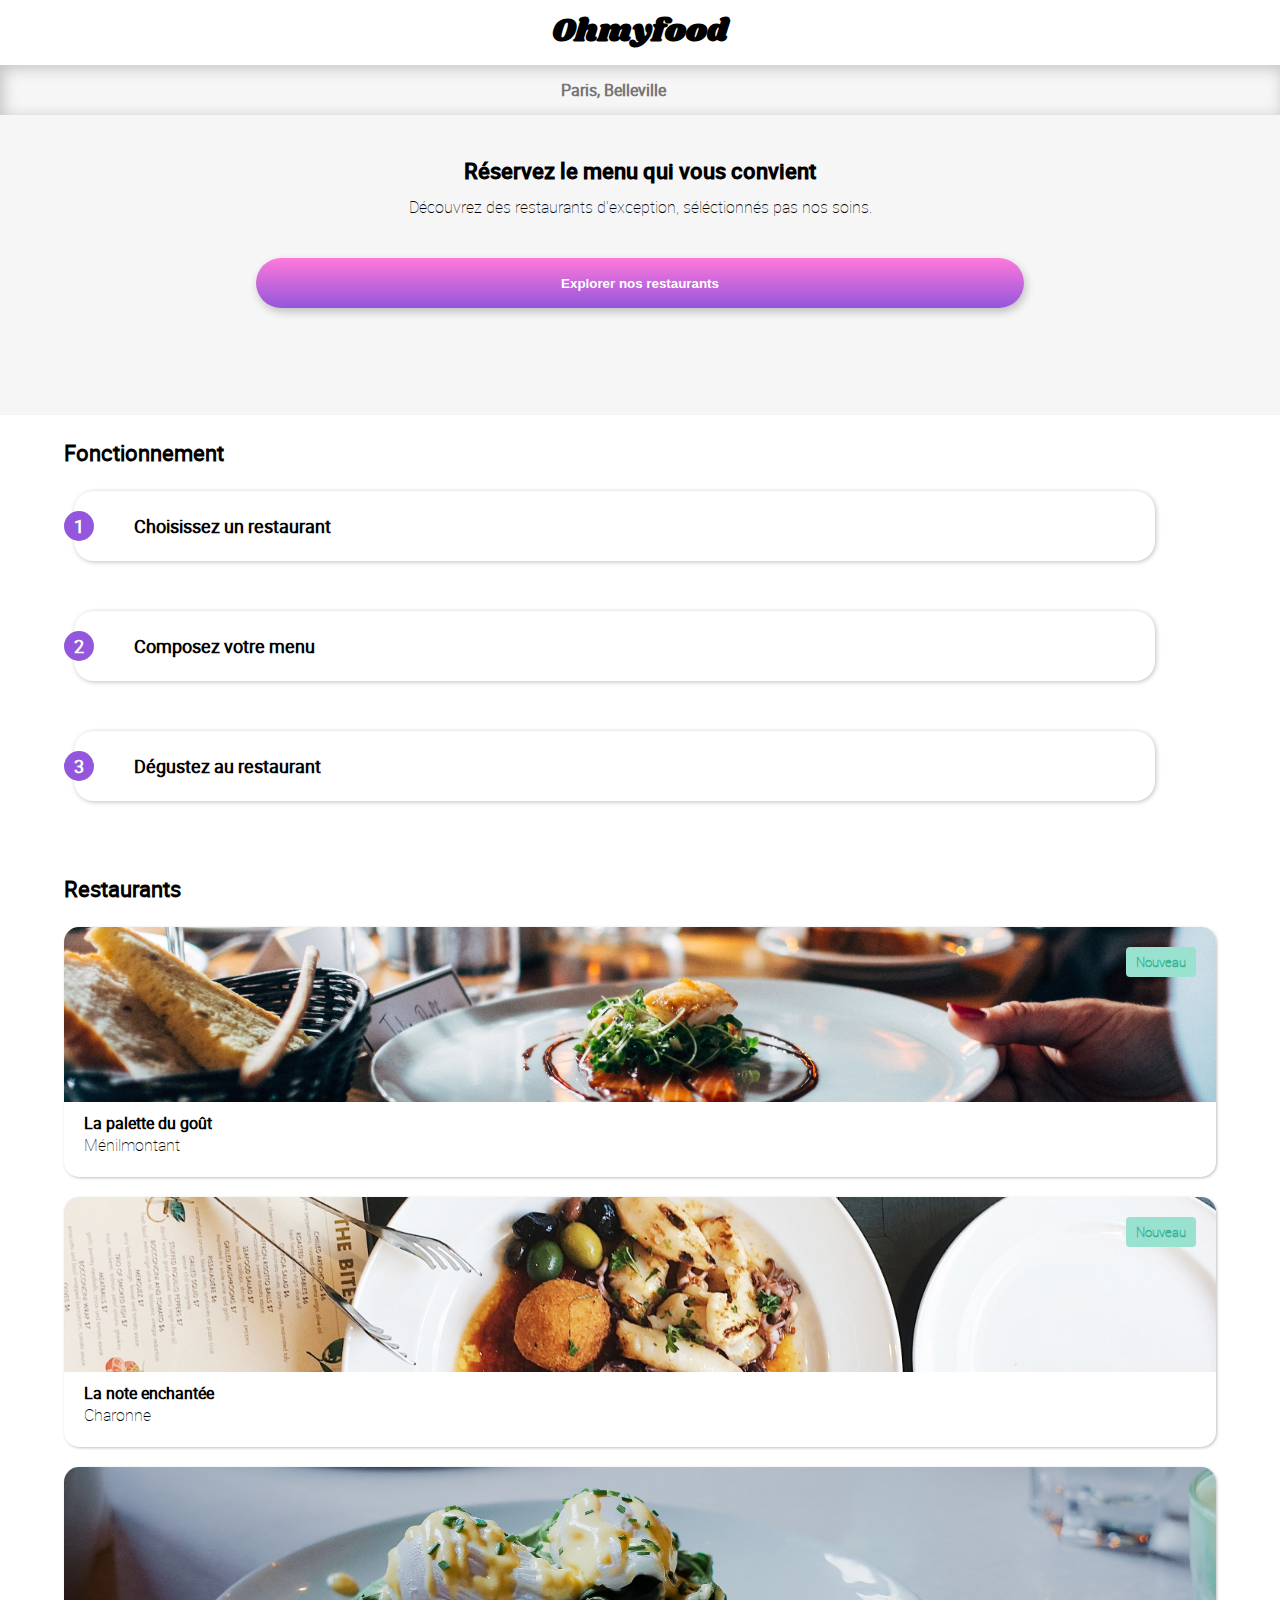
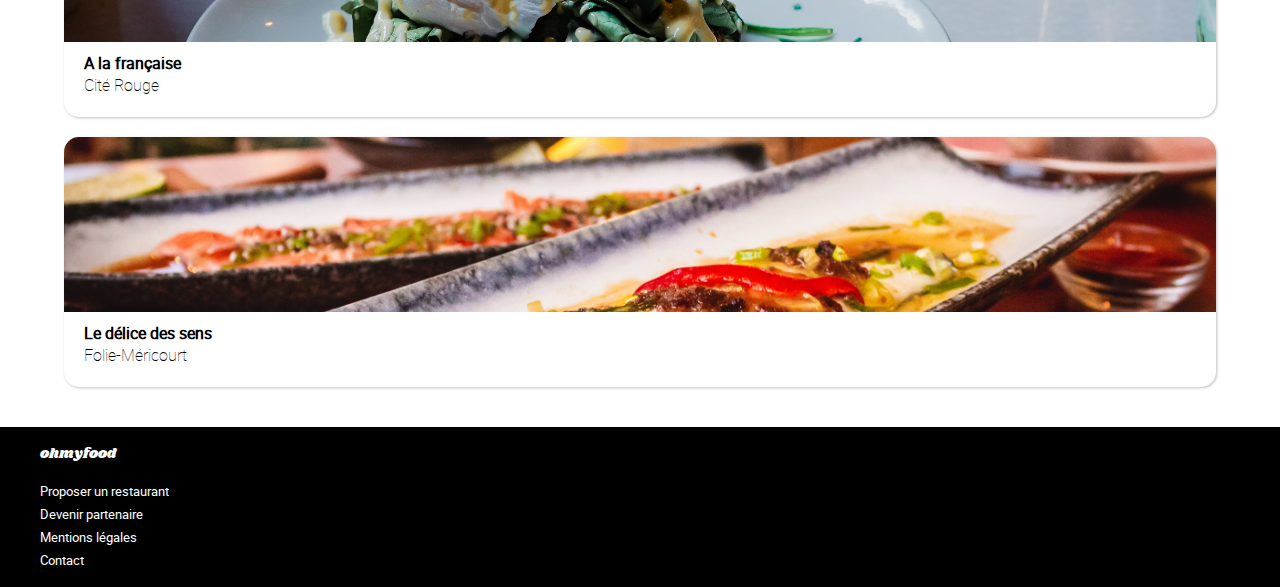
==== commit c37a582e: "animation" ====
--- a/index.html
+++ b/index.html
@@ -12,19 +12,35 @@
 </head>
 
 <body>
+    <div class="load-page">
+        <div class="load-spinner">
+            <div></div>
+            <div></div>
+            <div></div>
+            <div></div>
+            <div></div>
+            <div></div>
+            <div></div>
+            <div></div>
+            <div></div>
+            <div></div>
+            <div></div>
+            <div></div>
+        </div>
+    </div>
     <header>
         <h1>Ohmyfood</h1>
     </header>
-    <section class="accueil">
-        <form class="localisation">
+    <section class="home">
+        <form class="home__search">
             <button type="submit"><i class="fas fa-map-marker-alt"></i> </button>
             <input type="text" placeholder="Paris, Belleville" />
         </form>
         <h2>Réservez le menu qui vous convient</h2>
         <p>Découvrez des restaurants d'exception, séléctionnés pas nos soins.</p>
-        <button class="explore" type="button"> Explorer nos restaurants </button>
+        <button class="home__btn-explore" type="button"> Explorer nos restaurants </button>
     </section>
-    <section class="fonctionnement">
+    <section class="box-link">
         <h3>Fonctionnement</h3>
         <ol>
             <li><i class="fas fa-mobile-alt"></i>Choisissez un restaurant</li>
@@ -34,67 +50,68 @@
     </section>
     <section class="restaurants">
         <h3>Restaurants</h3>
-        <article class="conteneur">
-            <div class="conteneur__img">
-                <img src="images/la_palette_du_gout.jpg" alt="La palette du goût">
-                <p class="conteneur__img--new">Nouveau</p>
+        <article class="contains">
+            <div class="contains__img">
+                <a href="html/menu1.html"><img src="images/la_palette_du_gout.jpg" alt="La palette du goût"></a>
+                <p class="contains__img--new">Nouveau</p>
             </div>
-            <div class="conteneur__text">
-                <div class="conteneur__text--titre">
+            <div class="contains__text">
+                <div class="contains__text--title">
                     <h4>La palette du goût</h4>
                     <p>Ménilmontant</p>
                 </div>
-                <i class="fas fa-heart"></i>
+                <i class="fas fa-heart heart-plein"></i>
             </div>
         </article>
-        <article class="conteneur">
-            <div class="conteneur__img">
-                <img src="images/la_note_enchantee.jpg" alt="La note enchantée">
-                <p class="conteneur__img--new">Nouveau</p>
+        <article class="contains">
+            <div class="contains__img">
+                <a href="html/menu2.html"><img src="images/la_note_enchantee.jpg" alt="La note enchantée"></a>
+                <p class="contains__img--new">Nouveau</p>
             </div>
-            <div class="conteneur__text">
-                <div class="conteneur__text--titre">
+            <div class="contains__text">
+                <div class="contains__text--title">
                     <h4>La note enchantée</h4>
                     <p>Charonne</p>
                 </div>
-                <i class="fas fa-heart"></i>
+                <i class="fas fa-heart heart-plein"></i>
             </div>
         </article>
-        <article class="conteneur">
-            <div class="conteneur__img">
-                <img src="images/a_la_francaise.jpg" alt="A la française">
+        <article class="contains">
+            <div class="contains__img">
+                <a href="html/menu3.html"><img src="images/a_la_francaise.jpg" alt="A la française"></a>
             </div>
-            <div class="conteneur__text">
-                <div class="conteneur__text--titre">
+            <div class="contains__text">
+                <div class="contains__text--title">
                     <h4>A la française</h4>
                     <p>Cité Rouge</p>
                 </div>
-                <i class="fas fa-heart"></i>
+                <i class="fas fa-heart heart-plein"></i>
             </div>
         </article>
-        <article class="conteneur">
-            <div class="conteneur__img">
-                <img src="images/le_delice_des_sens.jpg" alt="Le délice des sens">
+        <article class="contains">
+            <div class="contains__img">
+                <a href="html/menu4.html"><img src="images/le_delice_des_sens.jpg" alt="Le délice des sens"></a>
             </div>
-            <div class="conteneur__text">
-                <div class="conteneur__text--titre">
+            <div class="contains__text">
+                <div class="contains__text--title">
                     <h4>Le délice des sens</h4>
                     <p>Folie-Méricourt</p>
                 </div>
-                <i class="fas fa-heart"></i>
+                <i class="fas fa-heart heart-plein"></i>
             </div>
         </article>
     </section>
     <footer>
         <ul>
             <li class="footer_logo">ohmyfood</li>
-            <li><i class="fas fa-utensils"></i> Proposer un restaurant</li>
+            <li><i class="fas fa-utensils"></i>Proposer un restaurant</li>
             <li><i class="fas fa-hands-helping"></i>Devenir partenaire</li>
             <li>Mentions légales</li>
             <li class="contact"><a href="mailto:"> Contact</a></li>
         </ul>
     </footer>
 
+
 </body>
 
-</html>+<html>--- a/css/style.css
+++ b/css/style.css
@@ -41,9 +41,192 @@
 /*variables*/
 /*mixins*/
 /*menu*/
+.load-page {
+  position: fixed;
+  top: 0;
+  left: 0;
+  z-index: 9999;
+  width: 100%;
+  height: 100%;
+  background-color: #99e2d0;
+  -webkit-transform: scale(0);
+          transform: scale(0);
+  -webkit-animation: load-page 3s;
+          animation: load-page 3s;
+}
+
+.load-spinner {
+  display: inline-block;
+  position: absolute;
+  top: 50%;
+  left: 50%;
+  width: 100px;
+  height: 100px;
+  -webkit-transform: translate(-50%, -50%);
+          transform: translate(-50%, -50%);
+}
+
+.load-spinner div {
+  position: absolute;
+  width: 7px;
+  height: 7px;
+  background: #32b091;
+  -webkit-box-shadow: 1px 1px 1px #ff79da;
+          box-shadow: 1px 1px 1px #ff79da;
+  border-radius: 50%;
+  opacity: 0;
+  -webkit-animation: load-spinner 3s linear 3s;
+          animation: load-spinner 3s linear 3s;
+}
+
+.load-spinner div:nth-child(1) {
+  -webkit-animation-delay: 0s;
+          animation-delay: 0s;
+  top: 37px;
+  left: 66px;
+}
+
+.load-spinner div:nth-child(2) {
+  -webkit-animation-delay: -0.1s;
+          animation-delay: -0.1s;
+  top: 22px;
+  left: 62px;
+}
+
+.load-spinner div:nth-child(3) {
+  -webkit-animation-delay: -0.2s;
+          animation-delay: -0.2s;
+  top: 11px;
+  left: 52px;
+}
+
+.load-spinner div:nth-child(4) {
+  -webkit-animation-delay: -0.3s;
+          animation-delay: -0.3s;
+  top: 7px;
+  left: 37px;
+}
+
+.load-spinner div:nth-child(5) {
+  -webkit-animation-delay: -0.4s;
+          animation-delay: -0.4s;
+  top: 11px;
+  left: 22px;
+}
+
+.load-spinner div:nth-child(6) {
+  -webkit-animation-delay: -0.5s;
+          animation-delay: -0.5s;
+  top: 22px;
+  left: 11px;
+}
+
+.load-spinner div:nth-child(7) {
+  -webkit-animation-delay: -0.6s;
+          animation-delay: -0.6s;
+  top: 37px;
+  left: 7px;
+}
+
+.load-spinner div:nth-child(8) {
+  -webkit-animation-delay: -0.7s;
+          animation-delay: -0.7s;
+  top: 52px;
+  left: 11px;
+}
+
+.load-spinner div:nth-child(9) {
+  -webkit-animation-delay: -0.8s;
+          animation-delay: -0.8s;
+  top: 62px;
+  left: 22px;
+}
+
+.load-spinner div:nth-child(10) {
+  -webkit-animation-delay: -0.9s;
+          animation-delay: -0.9s;
+  top: 66px;
+  left: 37px;
+}
+
+.load-spinner div:nth-child(11) {
+  -webkit-animation-delay: -1s;
+          animation-delay: -1s;
+  top: 62px;
+  left: 52px;
+}
+
+.load-spinner div:nth-child(12) {
+  -webkit-animation-delay: -1.1s;
+          animation-delay: -1.1s;
+  top: 52px;
+  left: 62px;
+}
+
+@-webkit-keyframes load-spinner {
+  1%,
+  20%,
+  80%,
+  99% {
+    -webkit-transform: scale(1);
+            transform: scale(1);
+    opacity: 1;
+  }
+  50% {
+    -webkit-transform: scale(1.5);
+            transform: scale(1.5);
+  }
+  100% {
+    opacity: 0;
+  }
+}
+
+@keyframes load-spinner {
+  1%,
+  20%,
+  80%,
+  99% {
+    -webkit-transform: scale(1);
+            transform: scale(1);
+    opacity: 1;
+  }
+  50% {
+    -webkit-transform: scale(1.5);
+            transform: scale(1.5);
+  }
+  100% {
+    opacity: 0;
+  }
+}
+
+@-webkit-keyframes load-page {
+  0%,
+  99% {
+    -webkit-transform: scale(1);
+            transform: scale(1);
+  }
+  100% {
+    -webkit-transform: scale(0);
+            transform: scale(0);
+  }
+}
+
+@keyframes load-page {
+  0%,
+  99% {
+    -webkit-transform: scale(1);
+            transform: scale(1);
+  }
+  100% {
+    -webkit-transform: scale(0);
+            transform: scale(0);
+  }
+}
+
 body {
   font-family: robotoregular, "Courier New", Courier, monospace;
   margin: 0;
+  padding: 0;
 }
 
 h1 {
@@ -61,7 +244,7 @@
   margin: 0px;
 }
 
-.accueil {
+.home {
   display: -webkit-box;
   display: -ms-flexbox;
   display: flex;
@@ -76,7 +259,7 @@
   height: 350px;
 }
 
-.localisation {
+.home__search {
   width: 100%;
   height: 50px;
   display: -webkit-box;
@@ -94,8 +277,8 @@
   margin-top: 0px;
 }
 
-.localisation button,
-.localisation input {
+.home__search button,
+.home__search input {
   border: none;
   background-color: transparent;
   font-size: 1em;
@@ -112,7 +295,7 @@
   padding: 0px;
 }
 
-.accueil p {
+.home p {
   width: 90%;
   font-family: robotothin, "Courier New", Courier, monospace;
   display: -webkit-box;
@@ -130,7 +313,7 @@
   margin-bottom: 40px;
 }
 
-.explore {
+.home__btn-explore {
   width: 60%;
   height: 50px;
   border-radius: 25px;
@@ -143,7 +326,13 @@
           box-shadow: 2px 4px 8px silver;
 }
 
-.fonctionnement {
+.home__btn-explore:hover {
+  opacity: 0.9;
+  -webkit-box-shadow: 4px 4px 8px black;
+          box-shadow: 4px 4px 8px black;
+}
+
+.box-link {
   display: -webkit-box;
   display: -ms-flexbox;
   display: flex;
@@ -163,13 +352,13 @@
   font-size: 1.4em;
 }
 
-.fonctionnement ol {
+.box-link ol {
   counter-reset: etape;
   margin: 0px;
   padding: 0px;
 }
 
-.fonctionnement li {
+.box-link li {
   list-style-type: none;
   counter-increment: etape;
   margin: 0px 10px 50px 10px;
@@ -192,7 +381,11 @@
   font-weight: bold;
 }
 
-.fonctionnement li:before {
+.box-link li:hover {
+  background-color: #e4d5f6;
+}
+
+.box-link li:before {
   content: counter(etape);
   display: -webkit-box;
   display: -ms-flexbox;
@@ -212,18 +405,14 @@
   color: white;
 }
 
-.fonctionnement i {
+.box-link i {
   margin: 0px 20px 0px 20px;
   font-size: 1.2em;
   color: silver;
 }
 
-.fonctionnement i:hover {
+.box-link i:hover {
   color: #9356dc;
-}
-
-.fonctionnement li:hover {
-  background-color: #e4d5f6;
 }
 
 h4 {
@@ -241,7 +430,7 @@
   margin: 0px;
 }
 
-.conteneur {
+.contains {
   width: 100%;
   height: 250px;
   border-radius: 15px;
@@ -259,7 +448,7 @@
   position: relative;
 }
 
-.conteneur__text {
+.contains__text {
   display: -webkit-box;
   display: -ms-flexbox;
   display: flex;
@@ -269,7 +458,7 @@
   margin: 10px 0px 0px 20px;
 }
 
-.conteneur__text--titre {
+.contains__text--titre {
   width: 60%;
   display: -webkit-box;
   display: -ms-flexbox;
@@ -282,18 +471,54 @@
       align-content: center;
 }
 
-.conteneur i {
+.contains i {
   margin-right: 20px;
   font-size: 2em;
-  color: #9356dc;
-}
-
-.conteneur__img {
+  cursor: pointer;
+  position: absolute;
+  right: 10px;
+}
+
+.heart-plein {
+  opacity: 1;
+  text-shadow: -1px 0 black, 0 1px black, 1px 0 black, 0 -1px black;
+  color: white;
+}
+
+.heart-plein:hover {
+  background: -webkit-linear-gradient(#9356dc, #ff79da);
+  background-clip: text;
+  -webkit-text-fill-color: transparent;
+  -webkit-animation: heart-survol 2s;
+          animation: heart-survol 2s;
+  opacity: 1;
+  text-shadow: none;
+}
+
+@-webkit-keyframes heart-survol {
+  from {
+    opacity: 0;
+  }
+  to {
+    opacity: 1;
+  }
+}
+
+@keyframes heart-survol {
+  from {
+    opacity: 0;
+  }
+  to {
+    opacity: 1;
+  }
+}
+
+.contains__img {
   width: 100%;
   height: 175px;
 }
 
-.conteneur__img--new {
+.contains__img--new {
   width: 70px;
   height: 30px;
   background-color: #99e2d0;
@@ -315,7 +540,7 @@
   right: 20px;
 }
 
-.conteneur__img img {
+.contains__img img {
   width: 100%;
   height: 175px;
   -o-object-fit: cover;
@@ -348,7 +573,7 @@
 }
 
 footer ul li i {
-  padding-right: 10px;
+  width: 25px;
 }
 
 .footer_logo {
@@ -386,6 +611,11 @@
 .menu_header i {
   font-size: 1.8em;
   margin-right: 50px;
+  color: black;
+}
+
+.menu_header i:active {
+  color: #99e2d0;
 }
 
 .img-menu1 {
@@ -394,12 +624,13 @@
   background-position: center;
   background-repeat: no-repeat;
   background-size: cover;
+  margin-bottom: 0px;
   background-image: url(../images/la_palette_du_gout.jpg);
-  margin-bottom: 0px;
-}
-
-.menu {
-  background-color: #e0e3e3;
+}
+
+.container {
+  width: 100%;
+  background-color: #f6f6f6;
   margin-top: -50px;
   margin-bottom: -50px;
   border-top-left-radius: 40px;
@@ -416,13 +647,53 @@
           align-items: center;
 }
 
-.menu__conteneur {
+.container__menu {
   width: 90%;
   padding: 0px;
-  margin: 0px auto 0px auto;
-}
-
-.menu-titre {
+  margin: 0px;
+  display: -webkit-box;
+  display: -ms-flexbox;
+  display: flex;
+  -webkit-box-orient: vertical;
+  -webkit-box-direction: normal;
+      -ms-flex-direction: column;
+          flex-direction: column;
+}
+
+@media (min-width: 500px) {
+  .container__menu {
+    max-width: 500px;
+  }
+}
+
+@media (min-width: 1024px) {
+  .container__menu {
+    max-width: 90%;
+    height: 500px;
+    -webkit-box-orient: horizontal;
+    -webkit-box-direction: normal;
+        -ms-flex-flow: row wrap;
+            flex-flow: row wrap;
+    -ms-flex-pack: distribute;
+        justify-content: space-around;
+  }
+}
+
+@media (min-width: 1024px) {
+  .container__menu--box {
+    display: -webkit-box;
+    display: -ms-flexbox;
+    display: flex;
+    width: 300px;
+    -webkit-box-orient: vertical;
+    -webkit-box-direction: normal;
+        -ms-flex-flow: column wrap;
+            flex-flow: column wrap;
+  }
+}
+
+.menu-title {
+  width: 100%;
   display: -webkit-box;
   display: -ms-flexbox;
   display: flex;
@@ -436,79 +707,297 @@
   margin-top: 30px;
 }
 
-.menu-titre h2 {
+.menu-title h2 {
   font-family: shrikhandregular, "Courier New", Courier, monospace;
+  display: -webkit-box;
+  display: -ms-flexbox;
+  display: flex;
+  -webkit-box-pack: start;
+      -ms-flex-pack: start;
+          justify-content: flex-start;
   font-size: 1.5em;
   margin: 0px;
-}
-
-.menu-titre i {
+  padding: 0px;
+}
+
+.menu-title i {
   font-size: 1.6em;
   margin-right: 10px;
 }
 
-.menu h3 {
+.container__menu--box h3 {
   font-family: robotothin, "Courier New", Courier, monospace;
   font-size: 1.4em;
+  width: 40px;
+  height: 33px;
+  margin-bottom: 20px;
+  border-bottom: 3px solid #99e2d0;
 }
 
 .cont-menu {
   display: -webkit-box;
   display: -ms-flexbox;
   display: flex;
-  -webkit-box-orient: vertical;
+  -webkit-box-orient: horizontal;
   -webkit-box-direction: normal;
-      -ms-flex-direction: column;
-          flex-direction: column;
-  -webkit-box-pack: center;
-      -ms-flex-pack: center;
-          justify-content: center;
-  min-width: 280px;
+      -ms-flex-direction: row;
+          flex-direction: row;
+  -webkit-box-pack: justify;
+      -ms-flex-pack: justify;
+          justify-content: space-between;
+  width: 100%;
   height: 70px;
   background-color: white;
   margin-bottom: 20px;
   border-radius: 15px;
+  -webkit-box-shadow: 3px 2px 2px silver;
+          box-shadow: 3px 2px 2px silver;
   position: relative;
+}
+
+.cont-1,
+.cont-2,
+.cont-3,
+.cont-4 {
+  -webkit-animation: plat 3s ease-in-out;
+          animation: plat 3s ease-in-out;
+}
+
+.cont-1 {
+  -webkit-animation-delay: -1.5s;
+          animation-delay: -1.5s;
+}
+
+.cont-2 {
+  -webkit-animation-delay: -1s;
+          animation-delay: -1s;
+}
+
+.cont-3 {
+  -webkit-animation-delay: -0.5s;
+          animation-delay: -0.5s;
+}
+
+.cont-4 {
+  -webkit-animation-delay: -0.3s;
+          animation-delay: -0.3s;
+}
+
+@-webkit-keyframes plat {
+  0% {
+    opacity: 0;
+  }
+  50% {
+    opacity: 0;
+  }
+  100% {
+    opacity: 1;
+  }
+}
+
+@keyframes plat {
+  0% {
+    opacity: 0;
+  }
+  50% {
+    opacity: 0;
+  }
+  100% {
+    opacity: 1;
+  }
 }
 
 .cont-menu h4 {
   font-family: robotoregular, "Courier New", Courier, monospace;
-  margin: 0px;
-  padding: 0px;
-  margin-left: 20px;
+  margin: 10px 0px 5px 10px;
+  margin-top: 10px;
+  white-space: nowrap;
+  overflow: hidden;
+  text-overflow: ellipsis;
 }
 
 .cont-menu p {
-  font-size: 0.8em;
-  margin: 0px;
-  margin-left: 20px;
-}
-
-.cont-menu__text {
-  display: -webkit-box;
-  display: -ms-flexbox;
-  display: flex;
-  -webkit-box-orient: horizontal;
-  -webkit-box-direction: normal;
-      -ms-flex-flow: row nowrap;
-          flex-flow: row nowrap;
-  -webkit-box-pack: justify;
-      -ms-flex-pack: justify;
-          justify-content: space-between;
-  max-width: 90%;
-  height: 20px;
-}
-
-.cont-menu__text--detail {
+  font-size: 0.9em;
+  margin: 0px 10px;
+  white-space: nowrap;
   overflow: hidden;
-  z-index: 1;
-}
-
-.prix {
+  text-overflow: ellipsis;
+}
+
+.cont-menu__checkbox {
+  position: absolute;
+  top: 0;
+  left: 0;
+  width: 100%;
+  height: 100%;
+  z-index: 2;
+  opacity: 0;
+}
+
+.cont-menu__checkbox:hover {
+  cursor: pointer;
+}
+
+.cont-menu__animate {
+  width: 100%;
+  position: relative;
+  overflow: hidden;
+}
+
+.cont-menu__checkbox:checked + .cont-menu__animate .cont-menu__check {
+  -webkit-animation: check-pos 1s ease-in-out forwards;
+          animation: check-pos 1s ease-in-out forwards;
+}
+
+.cont-menu__animate--text {
+  display: -webkit-box;
+  display: -ms-flexbox;
+  display: flex;
+  border-radius: 15px;
+  width: 100%;
+  height: 90%;
+}
+
+.cont-menu__checkbox:checked + .cont-menu__animate .cont-menu__animate--text {
+  -webkit-animation: check-reduc 1s ease-in-out forwards;
+          animation: check-reduc 1s ease-in-out forwards;
+}
+
+.cont-menu__checkbox:checked + .cont-menu__animate .cont-menu__check--icon {
+  -webkit-animation: check-rot 1s ease-in-out forwards;
+          animation: check-rot 1s ease-in-out forwards;
+}
+
+.menu-text {
+  width: 80%;
+}
+
+.menu-price {
   font-size: 0.9em;
   font-weight: bold;
-  margin-right: 20px;
-  z-index: 1;
+  display: -webkit-box;
+  display: -ms-flexbox;
+  display: flex;
+  -webkit-box-align: end;
+      -ms-flex-align: end;
+          align-items: flex-end;
+  margin: 0px 0px 10px;
+}
+
+.cont-menu__check {
+  width: 60px;
+  height: 70px;
+  display: -webkit-box;
+  display: -ms-flexbox;
+  display: flex;
+  -webkit-box-pack: center;
+      -ms-flex-pack: center;
+          justify-content: center;
+  -webkit-box-align: center;
+      -ms-flex-align: center;
+          align-items: center;
+  color: white;
+  font-size: 1.2em;
+  font-weight: bold;
+  background-color: #99e2d0;
+  border-bottom-right-radius: 15px;
+  border-top-right-radius: 15px;
+  position: absolute;
+  top: 0;
+  right: -60px;
+}
+
+.cont-menu__check i:hover {
+  -webkit-animation: check-rot 0.6s ease-in;
+          animation: check-rot 0.6s ease-in;
+}
+
+@-webkit-keyframes check-pos {
+  0% {
+    right: -60px;
+  }
+  100% {
+    right: 0px;
+  }
+}
+
+@keyframes check-pos {
+  0% {
+    right: -60px;
+  }
+  100% {
+    right: 0px;
+  }
+}
+
+@-webkit-keyframes check-rot {
+  from {
+    -webkit-transform: rotate(0deg);
+            transform: rotate(0deg);
+  }
+  to {
+    -webkit-transform: rotate(360deg);
+            transform: rotate(360deg);
+  }
+}
+
+@keyframes check-rot {
+  from {
+    -webkit-transform: rotate(0deg);
+            transform: rotate(0deg);
+  }
+  to {
+    -webkit-transform: rotate(360deg);
+            transform: rotate(360deg);
+  }
+}
+
+@-webkit-keyframes check-reduc {
+  0% {
+    width: 100%;
+  }
+  100% {
+    width: calc(100% - 60px);
+  }
+}
+
+@keyframes check-reduc {
+  0% {
+    width: 100%;
+  }
+  100% {
+    width: calc(100% - 60px);
+  }
+}
+
+.img-menu2 {
+  width: 100%;
+  height: 270px;
+  background-position: center;
+  background-repeat: no-repeat;
+  background-size: cover;
+  margin-bottom: 0px;
+  background-image: url(../images/la_note_enchantee.jpg);
+}
+
+.img-menu3 {
+  width: 100%;
+  height: 270px;
+  background-position: center;
+  background-repeat: no-repeat;
+  background-size: cover;
+  margin-bottom: 0px;
+  background-image: url(../images/a_la_francaise.jpg);
+}
+
+.img-menu4 {
+  width: 100%;
+  height: 270px;
+  background-position: center;
+  background-repeat: no-repeat;
+  background-size: cover;
+  margin-bottom: 0px;
+  background-image: url(../images/le_delice_des_sens.jpg);
 }
 
 .btn-cmd {
@@ -519,37 +1008,14 @@
   margin-top: 40px;
   margin-bottom: 60px;
   border-radius: 20px;
-  text-transform: none;
-  background: -webkit-gradient(linear, left top, left bottom, from(#9356dc), to(#ff79da));
-  background: linear-gradient(#9356dc, #ff79da);
-}
-
-.btn-check {
-  display: -webkit-box;
-  display: -ms-flexbox;
-  display: flex;
-  width: 60px;
-  height: 70px;
-  -webkit-box-pack: center;
-      -ms-flex-pack: center;
-          justify-content: center;
-  -webkit-box-align: center;
-      -ms-flex-align: center;
-          align-items: center;
-  margin-left: 20px;
-  color: white;
-  font-size: 1.2em;
-  font-weight: bold;
-  background-color: #99e2d0;
-  border-bottom-right-radius: 15px;
-  border-top-right-radius: 15px;
-  position: absolute;
-  right: 0px;
-  opacity: 0;
-}
-
-.btn-check:active {
-  opacity: 100%;
-  cursor: pointer;
+  border: none;
+  background: -webkit-gradient(linear, left top, left bottom, from(#ff79da), to(#9356dc));
+  background: linear-gradient(#ff79da, #9356dc);
+}
+
+.btn-cmd:hover {
+  opacity: 0.9;
+  -webkit-box-shadow: 3px 3px 6px black;
+          box-shadow: 3px 3px 6px black;
 }
 /*# sourceMappingURL=style.css.map */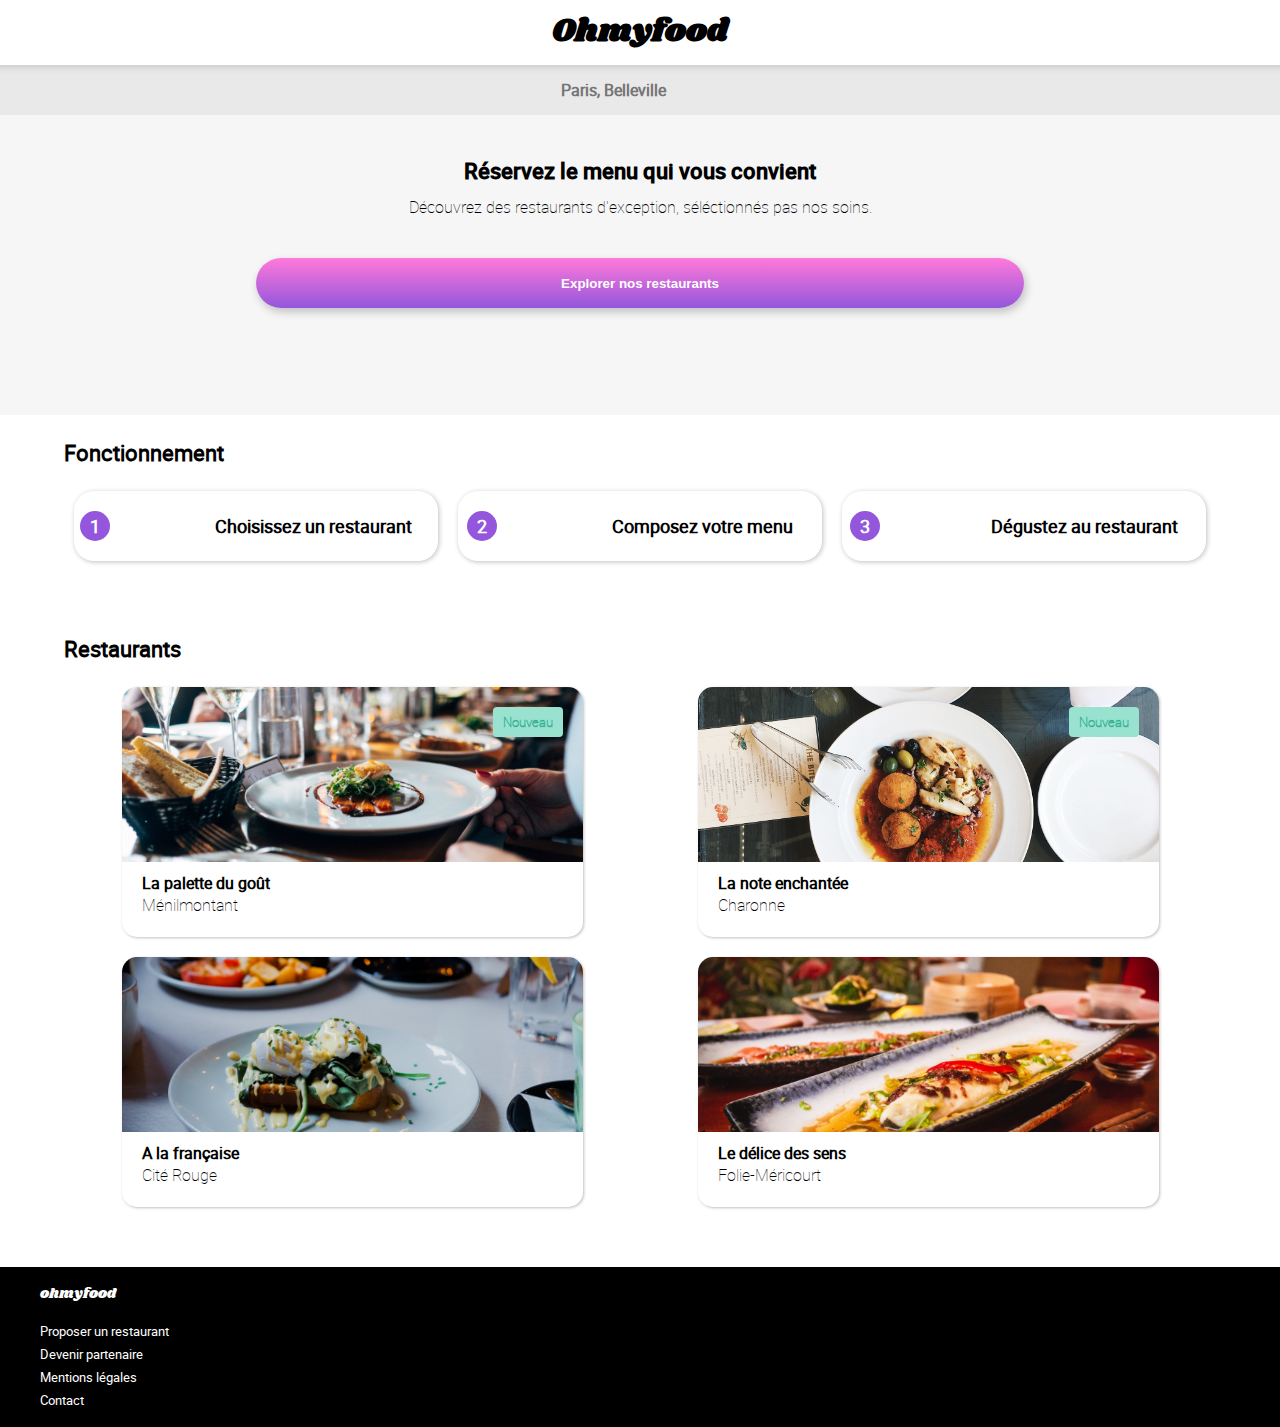
==== commit 647a59f2: "menu 2, 3, 4" ====
--- a/index.html
+++ b/index.html
@@ -43,9 +43,15 @@
     <section class="box-link">
         <h3>Fonctionnement</h3>
         <ol>
-            <li><i class="fas fa-mobile-alt"></i>Choisissez un restaurant</li>
-            <li><i class="fas fa-list-ul"></i>Composez votre menu</li>
-            <li><i class="fas fa-store"></i>Dégustez au restaurant</li>
+            <li>
+                <i class="fas fa-mobile-alt "></i>Choisissez un restaurant
+            </li>
+            <li>
+                <i class="fas fa-list-ul "></i>Composez votre menu
+            </li>
+            <li>
+                <i class="fas fa-store "></i>Dégustez au restaurant
+            </li>
         </ol>
     </section>
     <section class="restaurants">
@@ -110,8 +116,6 @@
             <li class="contact"><a href="mailto:"> Contact</a></li>
         </ul>
     </footer>
-
-
 </body>
 
-<html>+</html>--- a/css/style.css
+++ b/css/style.css
@@ -271,9 +271,9 @@
   -webkit-box-align: center;
       -ms-flex-align: center;
           align-items: center;
-  background-color: #f6f6f6;
-  -webkit-box-shadow: 3px 3px 15px silver inset;
-          box-shadow: 3px 3px 15px silver inset;
+  background-color: #e9e9e9;
+  -webkit-box-shadow: inset 0px 11px 8px -10px silver;
+          box-shadow: inset 0px 11px 8px -10px silver;
   margin-top: 0px;
 }
 
@@ -347,15 +347,66 @@
   width: 90%;
 }
 
+@media (min-width: 500px) {
+  .box-link {
+    -webkit-box-align: center;
+        -ms-flex-align: center;
+            align-items: center;
+  }
+}
+
 h3 {
   width: 90%;
   font-size: 1.4em;
+}
+
+@media (min-width: 1024px) {
+  h3 {
+    -webkit-box-orient: horizontal;
+    -webkit-box-direction: normal;
+        -ms-flex-direction: row;
+            flex-direction: row;
+    width: 100%;
+  }
 }
 
 .box-link ol {
   counter-reset: etape;
   margin: 0px;
   padding: 0px;
+}
+
+@media (min-width: 500px) {
+  .box-link ol {
+    min-width: 50%;
+  }
+}
+
+@media (min-width: 1124px) {
+  .box-link ol {
+    display: -webkit-box;
+    display: -ms-flexbox;
+    display: flex;
+    -webkit-box-orient: horizontal;
+    -webkit-box-direction: normal;
+        -ms-flex-direction: row;
+            flex-direction: row;
+    -webkit-box-pack: justify;
+        -ms-flex-pack: justify;
+            justify-content: space-between;
+    min-width: 100%;
+  }
+}
+
+.box-link__li {
+  position: relative;
+  width: 100%;
+}
+
+@media (min-width: 1124px) {
+  .box-link__li {
+    width: 30%;
+  }
 }
 
 .box-link li {
@@ -383,6 +434,18 @@
 
 .box-link li:hover {
   background-color: #e4d5f6;
+}
+
+@media (min-width: 1124px) {
+  .box-link li {
+    -webkit-box-orient: horizontal;
+    -webkit-box-direction: normal;
+        -ms-flex-direction: row;
+            flex-direction: row;
+    width: 100%;
+    -ms-flex-pack: distribute;
+        justify-content: space-around;
+  }
 }
 
 .box-link li:before {
@@ -425,6 +488,20 @@
   margin-left: auto;
 }
 
+@media (min-width: 1024px) {
+  .restaurants {
+    display: -webkit-box;
+    display: -ms-flexbox;
+    display: flex;
+    -webkit-box-orient: horizontal;
+    -webkit-box-direction: normal;
+        -ms-flex-flow: row wrap;
+            flex-flow: row wrap;
+    -ms-flex-pack: distribute;
+        justify-content: space-around;
+  }
+}
+
 .restaurants p {
   font-family: robotothin, "Courier New", Courier, monospace;
   margin: 0px;
@@ -448,6 +525,12 @@
   position: relative;
 }
 
+@media (min-width: 1024px) {
+  .contains {
+    width: 40%;
+  }
+}
+
 .contains__text {
   display: -webkit-box;
   display: -ms-flexbox;
@@ -487,7 +570,7 @@
 
 .heart-plein:hover {
   background: -webkit-linear-gradient(#9356dc, #ff79da);
-  background-clip: text;
+  -webkit-background-clip: text;
   -webkit-text-fill-color: transparent;
   -webkit-animation: heart-survol 2s;
           animation: heart-survol 2s;
@@ -786,24 +869,36 @@
 @-webkit-keyframes plat {
   0% {
     opacity: 0;
+    -webkit-transform: translateY(0px);
+            transform: translateY(0px);
   }
   50% {
     opacity: 0;
+    -webkit-transform: translateY(-3px);
+            transform: translateY(-3px);
   }
   100% {
     opacity: 1;
+    -webkit-transform: translateY(0px);
+            transform: translateY(0px);
   }
 }
 
 @keyframes plat {
   0% {
     opacity: 0;
+    -webkit-transform: translateY(0px);
+            transform: translateY(0px);
   }
   50% {
     opacity: 0;
+    -webkit-transform: translateY(-3px);
+            transform: translateY(-3px);
   }
   100% {
     opacity: 1;
+    -webkit-transform: translateY(0px);
+            transform: translateY(0px);
   }
 }
 
@@ -845,8 +940,15 @@
 }
 
 .cont-menu__checkbox:checked + .cont-menu__animate .cont-menu__check {
-  -webkit-animation: check-pos 1s ease-in-out forwards;
-          animation: check-pos 1s ease-in-out forwards;
+  -webkit-animation: check-pos 0.6s ease-in-out forwards;
+          animation: check-pos 0.6s ease-in-out forwards;
+}
+
+@media (min-width: 1024px) {
+  .cont-menu__checkbox:hover + .cont-menu__animate .cont-menu__check {
+    -webkit-animation: check-pos 0.6s ease-in-out forwards;
+            animation: check-pos 0.6s ease-in-out forwards;
+  }
 }
 
 .cont-menu__animate--text {
@@ -859,13 +961,27 @@
 }
 
 .cont-menu__checkbox:checked + .cont-menu__animate .cont-menu__animate--text {
-  -webkit-animation: check-reduc 1s ease-in-out forwards;
-          animation: check-reduc 1s ease-in-out forwards;
+  -webkit-animation: check-reduc 0.6s ease-in-out forwards;
+          animation: check-reduc 0.6s ease-in-out forwards;
+}
+
+@media (min-width: 1024px) {
+  .cont-menu__checkbox:hover + .cont-menu__animate .cont-menu__animate--text {
+    -webkit-animation: check-reduc 0.6s ease-in-out forwards;
+            animation: check-reduc 0.6s ease-in-out forwards;
+  }
 }
 
 .cont-menu__checkbox:checked + .cont-menu__animate .cont-menu__check--icon {
-  -webkit-animation: check-rot 1s ease-in-out forwards;
-          animation: check-rot 1s ease-in-out forwards;
+  -webkit-animation: check-rot 0.6s ease-in-out forwards;
+          animation: check-rot 0.6s ease-in-out forwards;
+}
+
+@media (min-width: 1024px) {
+  .cont-menu__checkbox:hover + .cont-menu__animate .cont-menu__check--icon {
+    -webkit-animation: check-rot 0.6s ease-in-out forwards;
+            animation: check-rot 0.6s ease-in-out forwards;
+  }
 }
 
 .menu-text {
@@ -907,11 +1023,6 @@
   right: -60px;
 }
 
-.cont-menu__check i:hover {
-  -webkit-animation: check-rot 0.6s ease-in;
-          animation: check-rot 0.6s ease-in;
-}
-
 @-webkit-keyframes check-pos {
   0% {
     right: -60px;
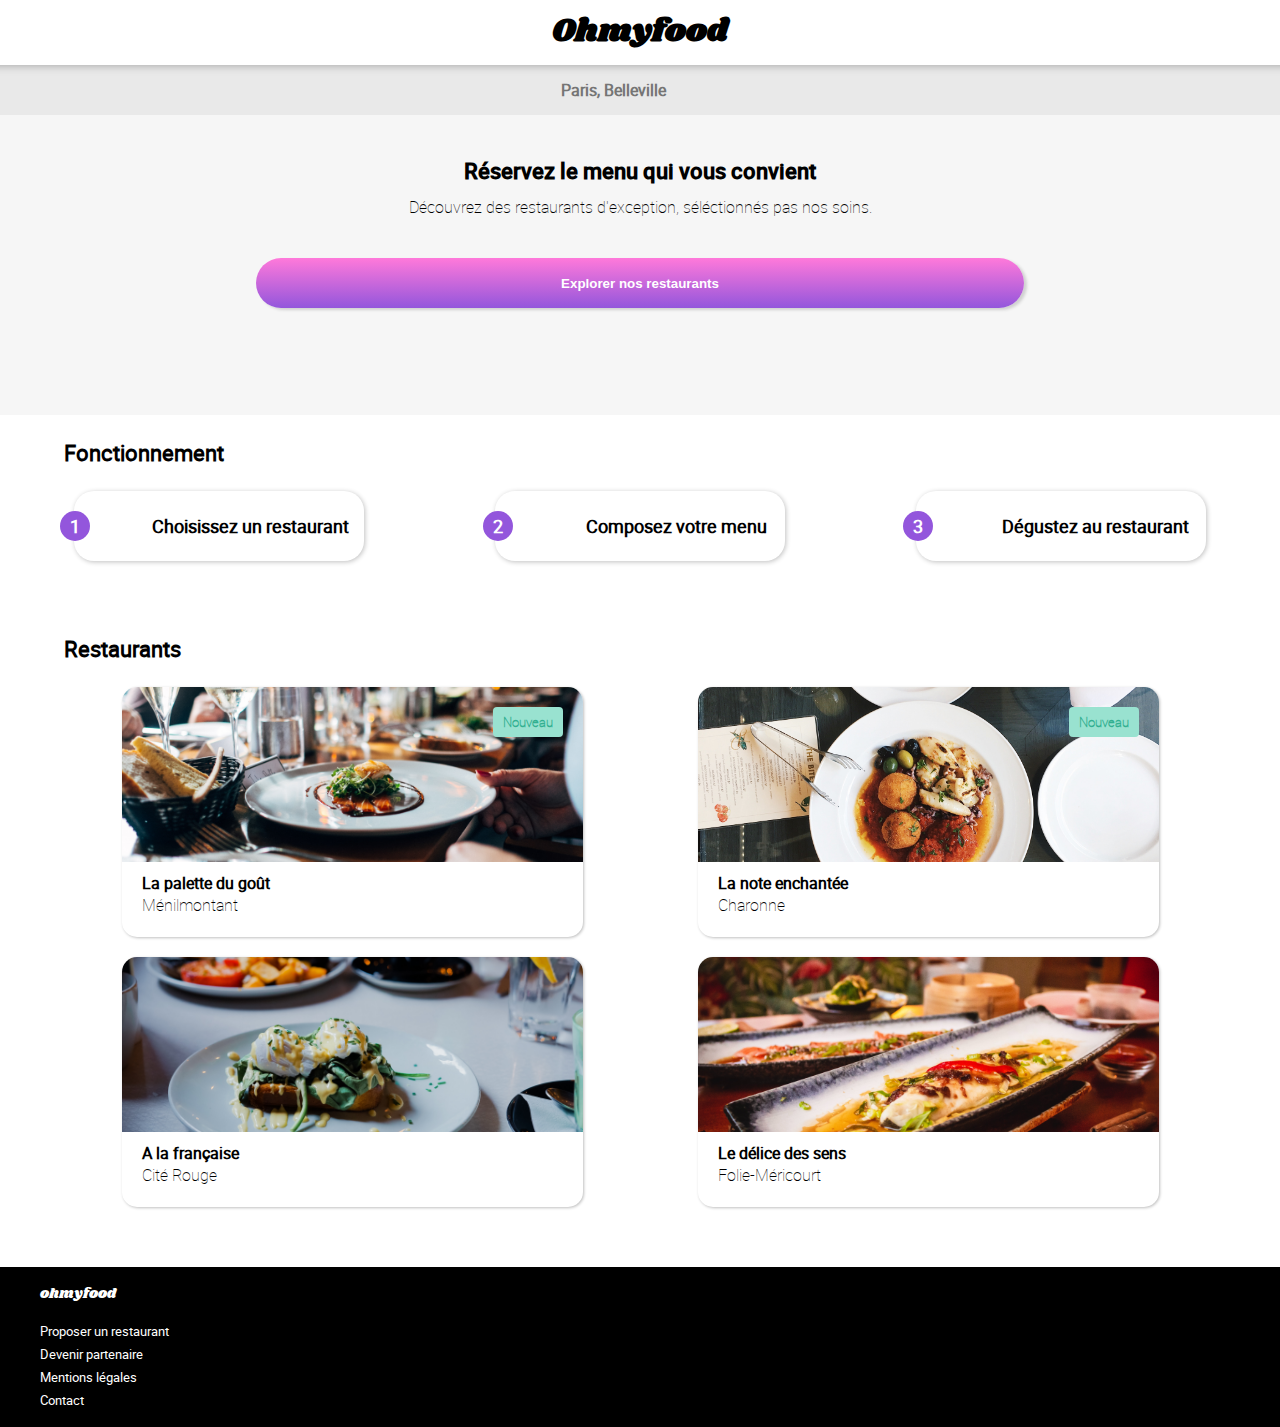
==== commit 23eab533: "finition" ====
--- a/index.html
+++ b/index.html
@@ -66,7 +66,7 @@
                     <h4>La palette du goût</h4>
                     <p>Ménilmontant</p>
                 </div>
-                <i class="fas fa-heart heart-plein"></i>
+                <i class="fas fa-heart animation-heart"></i>
             </div>
         </article>
         <article class="contains">
@@ -79,7 +79,7 @@
                     <h4>La note enchantée</h4>
                     <p>Charonne</p>
                 </div>
-                <i class="fas fa-heart heart-plein"></i>
+                <i class="fas fa-heart animation-heart"></i>
             </div>
         </article>
         <article class="contains">
@@ -91,7 +91,7 @@
                     <h4>A la française</h4>
                     <p>Cité Rouge</p>
                 </div>
-                <i class="fas fa-heart heart-plein"></i>
+                <i class="fas fa-heart animation-heart"></i>
             </div>
         </article>
         <article class="contains">
@@ -103,7 +103,7 @@
                     <h4>Le délice des sens</h4>
                     <p>Folie-Méricourt</p>
                 </div>
-                <i class="fas fa-heart heart-plein"></i>
+                <i class="fas fa-heart animation-heart"></i>
             </div>
         </article>
     </section>
--- a/css/style.css
+++ b/css/style.css
@@ -272,8 +272,8 @@
       -ms-flex-align: center;
           align-items: center;
   background-color: #e9e9e9;
-  -webkit-box-shadow: inset 0px 11px 8px -10px silver;
-          box-shadow: inset 0px 11px 8px -10px silver;
+  -webkit-box-shadow: inset 0px 11px 8px -10px #aaaaaa;
+          box-shadow: inset 0px 11px 8px -10px #aaaaaa;
   margin-top: 0px;
 }
 
@@ -322,14 +322,14 @@
   font-weight: bold;
   background: -webkit-gradient(linear, left top, left bottom, from(#ff79da), to(#9356dc));
   background: linear-gradient(#ff79da, #9356dc);
-  -webkit-box-shadow: 2px 4px 8px silver;
-          box-shadow: 2px 4px 8px silver;
+  -webkit-box-shadow: 3px 2px 3px #d0d0d0;
+          box-shadow: 3px 2px 3px #d0d0d0;
 }
 
 .home__btn-explore:hover {
   opacity: 0.9;
-  -webkit-box-shadow: 4px 4px 8px black;
-          box-shadow: 4px 4px 8px black;
+  -webkit-box-shadow: 4px 4px 6px #aaaaaa;
+          box-shadow: 4px 4px 6px #aaaaaa;
 }
 
 .box-link {
@@ -347,14 +347,6 @@
   width: 90%;
 }
 
-@media (min-width: 500px) {
-  .box-link {
-    -webkit-box-align: center;
-        -ms-flex-align: center;
-            align-items: center;
-  }
-}
-
 h3 {
   width: 90%;
   font-size: 1.4em;
@@ -374,15 +366,20 @@
   counter-reset: etape;
   margin: 0px;
   padding: 0px;
-}
-
-@media (min-width: 500px) {
-  .box-link ol {
-    min-width: 50%;
-  }
-}
-
-@media (min-width: 1124px) {
+  width: 100%;
+  display: -webkit-box;
+  display: -ms-flexbox;
+  display: flex;
+  -webkit-box-orient: vertical;
+  -webkit-box-direction: normal;
+      -ms-flex-direction: column;
+          flex-direction: column;
+  -webkit-box-align: center;
+      -ms-flex-align: center;
+          align-items: center;
+}
+
+@media (min-width: 1024px) {
   .box-link ol {
     display: -webkit-box;
     display: -ms-flexbox;
@@ -394,27 +391,16 @@
     -webkit-box-pack: justify;
         -ms-flex-pack: justify;
             justify-content: space-between;
-    min-width: 100%;
-  }
-}
-
-.box-link__li {
-  position: relative;
-  width: 100%;
-}
-
-@media (min-width: 1124px) {
-  .box-link__li {
-    width: 30%;
   }
 }
 
 .box-link li {
   list-style-type: none;
-  counter-increment: etape;
+  counter-increment: numbers;
   margin: 0px 10px 50px 10px;
   padding-right: 10px;
-  width: 93%;
+  min-width: 280px;
+  max-width: 340px;
   height: 70px;
   -webkit-box-shadow: 1px 1px 5px silver;
           box-shadow: 1px 1px 5px silver;
@@ -436,20 +422,15 @@
   background-color: #e4d5f6;
 }
 
-@media (min-width: 1124px) {
+@media (min-width: 1024px) {
   .box-link li {
-    -webkit-box-orient: horizontal;
-    -webkit-box-direction: normal;
-        -ms-flex-direction: row;
-            flex-direction: row;
-    width: 100%;
     -ms-flex-pack: distribute;
         justify-content: space-around;
   }
 }
 
 .box-link li:before {
-  content: counter(etape);
+  content: counter(numbers);
   display: -webkit-box;
   display: -ms-flexbox;
   display: flex;
@@ -468,6 +449,12 @@
   color: white;
 }
 
+@media (min-width: 1024px) {
+  .box-link li:before {
+    margin-left: -20px;
+  }
+}
+
 .box-link i {
   margin: 0px 20px 0px 20px;
   font-size: 1.2em;
@@ -562,36 +549,48 @@
   right: 10px;
 }
 
-.heart-plein {
+.animation-heart {
   opacity: 1;
   text-shadow: -1px 0 black, 0 1px black, 1px 0 black, 0 -1px black;
   color: white;
 }
 
-.heart-plein:hover {
+.animation-heart:active, .animation-heart:hover {
   background: -webkit-linear-gradient(#9356dc, #ff79da);
   -webkit-background-clip: text;
   -webkit-text-fill-color: transparent;
-  -webkit-animation: heart-survol 2s;
-          animation: heart-survol 2s;
+  -webkit-animation: heart-hover 2s;
+          animation: heart-hover 2s;
   opacity: 1;
   text-shadow: none;
 }
 
-@-webkit-keyframes heart-survol {
-  from {
+@-webkit-keyframes heart-hover {
+  0% {
     opacity: 0;
   }
-  to {
+  20% {
+    opacity: 0.3;
+  }
+  60% {
+    opacity: 0.7;
+  }
+  100% {
     opacity: 1;
   }
 }
 
-@keyframes heart-survol {
-  from {
+@keyframes heart-hover {
+  0% {
     opacity: 0;
   }
-  to {
+  20% {
+    opacity: 0.3;
+  }
+  60% {
+    opacity: 0.7;
+  }
+  100% {
     opacity: 1;
   }
 }
@@ -1122,11 +1121,13 @@
   border: none;
   background: -webkit-gradient(linear, left top, left bottom, from(#ff79da), to(#9356dc));
   background: linear-gradient(#ff79da, #9356dc);
+  -webkit-box-shadow: 3px 2px 3px #d0d0d0;
+          box-shadow: 3px 2px 3px #d0d0d0;
 }
 
 .btn-cmd:hover {
   opacity: 0.9;
-  -webkit-box-shadow: 3px 3px 6px black;
-          box-shadow: 3px 3px 6px black;
+  -webkit-box-shadow: 4px 4px 6px #aaaaaa;
+          box-shadow: 4px 4px 6px #aaaaaa;
 }
 /*# sourceMappingURL=style.css.map */